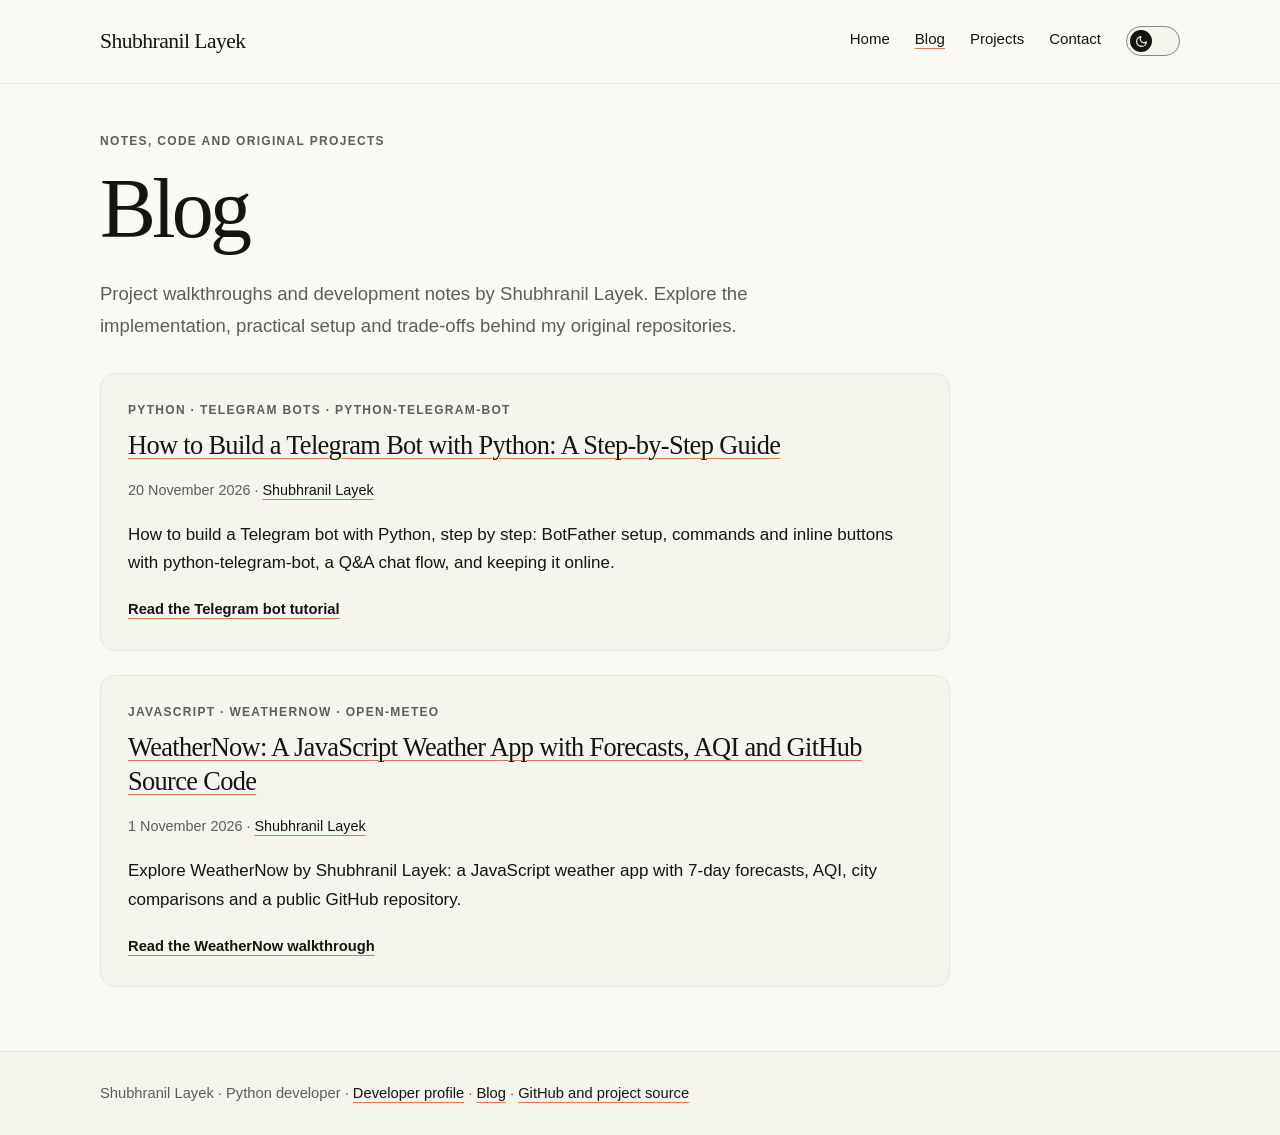
==== blog/index.html @ b27aa1dc "Add blog post: How to Build a Telegram Bot with Python" ====
<!doctype html>
<html lang="en">
<head>
<!-- Google tag (gtag.js) -->
<script async src="https://www.googletagmanager.com/gtag/js?id=G-58JBLZEBJY"></script>
<script>
  window.dataLayer = window.dataLayer || [];
  function gtag(){dataLayer.push(arguments);}
  gtag('js', new Date());

  gtag('config', 'G-58JBLZEBJY');
</script>

<meta charset="utf-8">
<meta name="viewport" content="width=device-width, initial-scale=1">
<script>(function(){try{var t=localStorage.getItem("theme");if(t!=="dark"&&t!=="light"){t=window.matchMedia("(prefers-color-scheme: dark)").matches?"dark":"light";}document.documentElement.dataset.theme=t;}catch(e){document.documentElement.dataset.theme="light";}})();</script>
<meta name="theme-color" content="#faf9f5">
<title>Blog — Shubhranil Layek</title>
<meta name="description" content="Project walkthroughs and development notes by Shubhranil Layek, covering Python automation, AI-agent tooling and browser applications.">
<meta name="author" content="Shubhranil Layek">
<link rel="canonical" href="https://shubhranillayek.github.io/blog/">
<link rel="stylesheet" href="https://shubhranillayek.github.io/blog/styles.css">
<meta property="og:type" content="website">
<meta property="og:title" content="Blog — Shubhranil Layek">
<meta property="og:description" content="Project walkthroughs and development notes by Shubhranil Layek, covering Python automation, AI-agent tooling and browser applications.">
<meta property="og:url" content="https://shubhranillayek.github.io/blog/">
<meta property="og:site_name" content="Shubhranil Layek">
<meta property="og:image" content="https://shubhranillayek.github.io/og-image.png">
<meta property="og:image:width" content="1200">
<meta property="og:image:height" content="630">
<meta property="og:image:alt" content="Blog — Shubhranil Layek">
<meta name="twitter:card" content="summary_large_image">
<meta name="twitter:image" content="https://shubhranillayek.github.io/og-image.png">
<meta name="twitter:image:alt" content="Blog — Shubhranil Layek">
<meta name="twitter:title" content="Blog — Shubhranil Layek">
<meta name="twitter:description" content="Project walkthroughs and development notes by Shubhranil Layek, covering Python automation, AI-agent tooling and browser applications.">
<script type="application/ld+json">{"@context":"https://schema.org","@graph":[{"@type":"CollectionPage","@id":"https://shubhranillayek.github.io/blog/#webpage","url":"https://shubhranillayek.github.io/blog/","name":"Blog — Shubhranil Layek","description":"Project walkthroughs and development notes by Shubhranil Layek, covering Python automation, AI-agent tooling and browser applications.","isPartOf":{"@id":"https://shubhranillayek.github.io/#website"},"mainEntity":{"@id":"https://shubhranillayek.github.io/blog/#posts"},"author":{"@id":"https://shubhranillayek.github.io/#shubhranil-layek"},"inLanguage":"en"},{"@type":"ItemList","@id":"https://shubhranillayek.github.io/blog/#posts","name":"Published blog posts","numberOfItems":2,"itemListElement":[{"@type":"ListItem","position":1,"url":"https://shubhranillayek.github.io/blog/how-to-build-a-telegram-bot-with-python/","name":"How to Build a Telegram Bot with Python: A Step-by-Step Guide"},{"@type":"ListItem","position":2,"url":"https://shubhranillayek.github.io/blog/weathernow-javascript-weather-app-github/","name":"WeatherNow: A JavaScript Weather App with Forecasts, AQI and GitHub Source Code"}]},{"@type":"Person","@id":"https://shubhranillayek.github.io/#shubhranil-layek","name":"Shubhranil Layek","url":"https://shubhranillayek.github.io/","sameAs":["https://github.com/shubhranillayek"]}]}</script>
</head>
<body>
<a class="skip" href="#main">Skip to content</a>
<header><nav class="wrap" aria-label="Main navigation"><a href="https://shubhranillayek.github.io/">Shubhranil Layek</a><div class="navlinks"><a href="https://shubhranillayek.github.io/">Home</a><a href="https://shubhranillayek.github.io/blog/" aria-current="page">Blog</a><a href="https://shubhranillayek.github.io/#projects">Projects</a><a href="https://shubhranillayek.github.io/#contact">Contact</a><button class="theme-switch" type="button" role="switch" aria-checked="false" aria-label="Dark mode" title="Toggle dark mode"><span class="ts-knob"><svg class="ts-moon" viewBox="0 0 24 24" aria-hidden="true"><path d="M21 12.8A9 9 0 1 1 11.2 3a7 7 0 0 0 9.8 9.8z"/></svg><svg class="ts-sun" viewBox="0 0 24 24" aria-hidden="true"><circle cx="12" cy="12" r="4"/><path d="M12 2v2M12 20v2M4.9 4.9l1.4 1.4M17.7 17.7l1.4 1.4M2 12h2M20 12h2M4.9 19.1l1.4-1.4M17.7 6.3l1.4-1.4"/></svg></span></button></div></nav></header>
<main id="main" class="wrap blog-main">
<p class="eyebrow">Notes, code and original projects</p>
<h1>Blog</h1>
<p class="lead blog-intro">Project walkthroughs and development notes by Shubhranil Layek. Explore the implementation, practical setup and trade-offs behind my original repositories.</p>
<section class="blog-list" aria-label="Published articles"><article class="card">
<p class="eyebrow">Python · Telegram Bots · python-telegram-bot</p>
<h2><a href="https://shubhranillayek.github.io/blog/how-to-build-a-telegram-bot-with-python/">How to Build a Telegram Bot with Python: A Step-by-Step Guide</a></h2>
<p class="post-meta"><time datetime="2026-11-20T02:05:00Z">20 November 2026</time> · <a href="https://shubhranillayek.github.io/" rel="author">Shubhranil Layek</a></p>
<p>How to build a Telegram bot with Python, step by step: BotFather setup, commands and inline buttons with python-telegram-bot, a Q&A chat flow, and keeping it online.</p>
<p class="links"><a href="https://shubhranillayek.github.io/blog/how-to-build-a-telegram-bot-with-python/">Read the Telegram bot tutorial</a></p>
</article><article class="card">
<p class="eyebrow">JavaScript · WeatherNow · Open-Meteo</p>
<h2><a href="https://shubhranillayek.github.io/blog/weathernow-javascript-weather-app-github/">WeatherNow: A JavaScript Weather App with Forecasts, AQI and GitHub Source Code</a></h2>
<p class="post-meta"><time datetime="2026-11-01T04:17:49Z">1 November 2026</time> · <a href="https://shubhranillayek.github.io/" rel="author">Shubhranil Layek</a></p>
<p>Explore WeatherNow by Shubhranil Layek: a JavaScript weather app with 7-day forecasts, AQI, city comparisons and a public GitHub repository.</p>
<p class="links"><a href="https://shubhranillayek.github.io/blog/weathernow-javascript-weather-app-github/">Read the WeatherNow walkthrough</a></p>
</article></section>
</main>
<footer><div class="wrap">Shubhranil Layek · Python developer · <a href="https://shubhranillayek.github.io/">Developer profile</a> · <a href="https://shubhranillayek.github.io/blog/">Blog</a> · <a href="https://github.com/shubhranillayek">GitHub and project source</a></div></footer>
<script>
(function(){
  var btn=document.querySelector(".theme-switch");
  if(!btn)return;
  var root=document.documentElement;
  function sync(){
    var d=root.dataset.theme==="dark";
    btn.setAttribute("aria-checked",d?"true":"false");
    var m=document.querySelector('meta[name="theme-color"]');
    if(m)m.setAttribute("content",d?"#1f1e1b":"#faf9f5");
  }
  sync();
  btn.addEventListener("click",function(e){
    var next=root.dataset.theme==="dark"?"light":"dark";
    function apply(){
      root.dataset.theme=next;
      try{localStorage.setItem("theme",next);}catch(_){}
      sync();
    }
    var reduced=window.matchMedia("(prefers-reduced-motion: reduce)").matches;
    if(document.startViewTransition&&!reduced){
      var x=e.clientX||window.innerWidth-70;
      var y=e.clientY||40;
      var r=Math.hypot(Math.max(x,window.innerWidth-x),Math.max(y,window.innerHeight-y));
      var vt=document.startViewTransition(apply);
      vt.ready.then(function(){
        root.animate(
          {clipPath:["circle(0px at "+x+"px "+y+"px)","circle("+r+"px at "+x+"px "+y+"px)"]},
          {duration:750,easing:"ease-in-out",pseudoElement:"::view-transition-new(root)"}
        );
      }).catch(function(){});
    }else{
      root.classList.add("theming");
      apply();
      setTimeout(function(){root.classList.remove("theming");},500);
    }
  });
})();
</script>
</body>
</html>
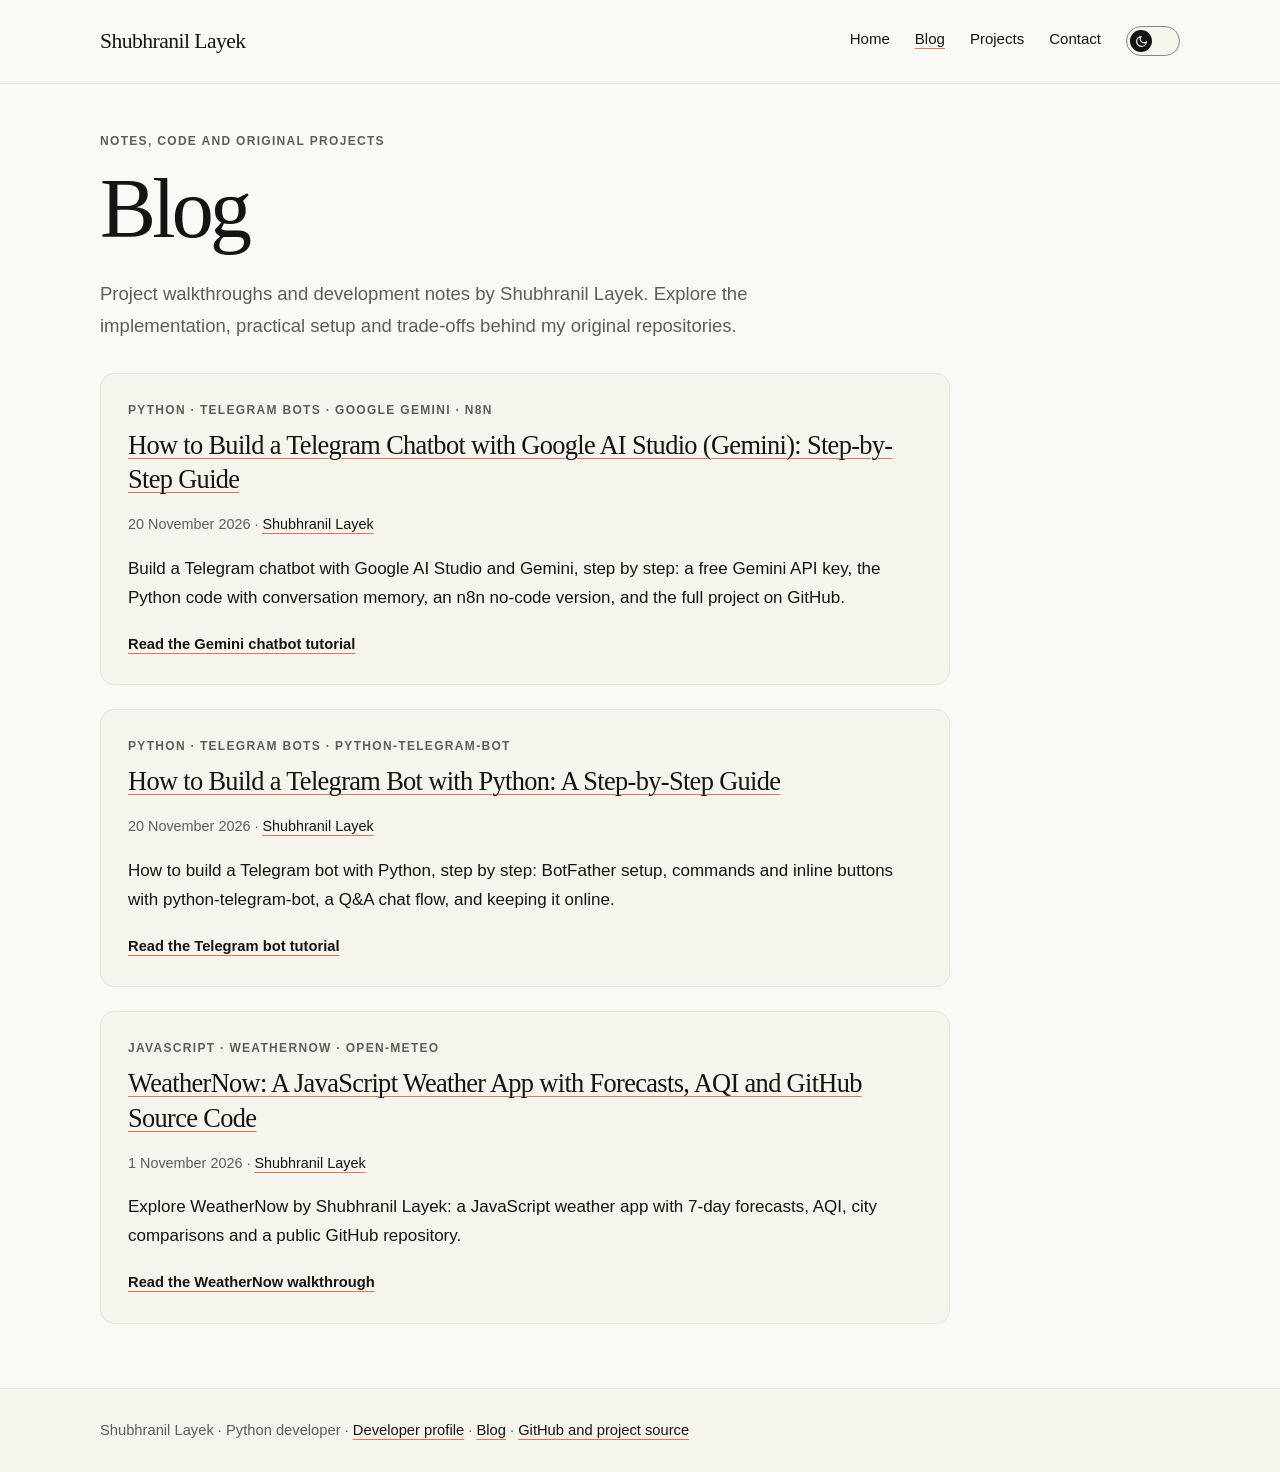
==== commit 44eef426: "Add Telegram chatbot with Google AI Studio (Gemini) tutorial post" ====
--- a/blog/index.html
+++ b/blog/index.html
@@ -2,13 +2,13 @@
 <html lang="en">
 <head>
 <!-- Google tag (gtag.js) -->
-<script async src="https://www.googletagmanager.com/gtag/js?id=G-58JBLZEBJY"></script>
+<script async src="https://www.googletagmanager.com/gtag/js?id=G-BCCZHYBK0B"></script>
 <script>
   window.dataLayer = window.dataLayer || [];
   function gtag(){dataLayer.push(arguments);}
   gtag('js', new Date());
 
-  gtag('config', 'G-58JBLZEBJY');
+  gtag('config', 'G-BCCZHYBK0B');
 </script>
 
 <meta charset="utf-8">
@@ -34,7 +34,7 @@
 <meta name="twitter:image:alt" content="Blog — Shubhranil Layek">
 <meta name="twitter:title" content="Blog — Shubhranil Layek">
 <meta name="twitter:description" content="Project walkthroughs and development notes by Shubhranil Layek, covering Python automation, AI-agent tooling and browser applications.">
-<script type="application/ld+json">{"@context":"https://schema.org","@graph":[{"@type":"CollectionPage","@id":"https://shubhranillayek.github.io/blog/#webpage","url":"https://shubhranillayek.github.io/blog/","name":"Blog — Shubhranil Layek","description":"Project walkthroughs and development notes by Shubhranil Layek, covering Python automation, AI-agent tooling and browser applications.","isPartOf":{"@id":"https://shubhranillayek.github.io/#website"},"mainEntity":{"@id":"https://shubhranillayek.github.io/blog/#posts"},"author":{"@id":"https://shubhranillayek.github.io/#shubhranil-layek"},"inLanguage":"en"},{"@type":"ItemList","@id":"https://shubhranillayek.github.io/blog/#posts","name":"Published blog posts","numberOfItems":2,"itemListElement":[{"@type":"ListItem","position":1,"url":"https://shubhranillayek.github.io/blog/how-to-build-a-telegram-bot-with-python/","name":"How to Build a Telegram Bot with Python: A Step-by-Step Guide"},{"@type":"ListItem","position":2,"url":"https://shubhranillayek.github.io/blog/weathernow-javascript-weather-app-github/","name":"WeatherNow: A JavaScript Weather App with Forecasts, AQI and GitHub Source Code"}]},{"@type":"Person","@id":"https://shubhranillayek.github.io/#shubhranil-layek","name":"Shubhranil Layek","url":"https://shubhranillayek.github.io/","sameAs":["https://github.com/shubhranillayek"]}]}</script>
+<script type="application/ld+json">{"@context":"https://schema.org","@graph":[{"@type":"CollectionPage","@id":"https://shubhranillayek.github.io/blog/#webpage","url":"https://shubhranillayek.github.io/blog/","name":"Blog — Shubhranil Layek","description":"Project walkthroughs and development notes by Shubhranil Layek, covering Python automation, AI-agent tooling and browser applications.","isPartOf":{"@id":"https://shubhranillayek.github.io/#website"},"mainEntity":{"@id":"https://shubhranillayek.github.io/blog/#posts"},"author":{"@id":"https://shubhranillayek.github.io/#shubhranil-layek"},"inLanguage":"en"},{"@type":"ItemList","@id":"https://shubhranillayek.github.io/blog/#posts","name":"Published blog posts","numberOfItems":3,"itemListElement":[{"@type":"ListItem","position":1,"url":"https://shubhranillayek.github.io/blog/how-to-build-a-telegram-chatbot-with-google-ai-studio/","name":"How to Build a Telegram Chatbot with Google AI Studio (Gemini): Step-by-Step Guide"},{"@type":"ListItem","position":2,"url":"https://shubhranillayek.github.io/blog/how-to-build-a-telegram-bot-with-python/","name":"How to Build a Telegram Bot with Python: A Step-by-Step Guide"},{"@type":"ListItem","position":3,"url":"https://shubhranillayek.github.io/blog/weathernow-javascript-weather-app-github/","name":"WeatherNow: A JavaScript Weather App with Forecasts, AQI and GitHub Source Code"}]},{"@type":"Person","@id":"https://shubhranillayek.github.io/#shubhranil-layek","name":"Shubhranil Layek","url":"https://shubhranillayek.github.io/","sameAs":["https://github.com/shubhranillayek"]}]}</script>
 </head>
 <body>
 <a class="skip" href="#main">Skip to content</a>
@@ -44,6 +44,12 @@
 <h1>Blog</h1>
 <p class="lead blog-intro">Project walkthroughs and development notes by Shubhranil Layek. Explore the implementation, practical setup and trade-offs behind my original repositories.</p>
 <section class="blog-list" aria-label="Published articles"><article class="card">
+<p class="eyebrow">Python · Telegram Bots · Google Gemini · n8n</p>
+<h2><a href="https://shubhranillayek.github.io/blog/how-to-build-a-telegram-chatbot-with-google-ai-studio/">How to Build a Telegram Chatbot with Google AI Studio (Gemini): Step-by-Step Guide</a></h2>
+<p class="post-meta"><time datetime="2026-11-20T03:42:00Z">20 November 2026</time> · <a href="https://shubhranillayek.github.io/" rel="author">Shubhranil Layek</a></p>
+<p>Build a Telegram chatbot with Google AI Studio and Gemini, step by step: a free Gemini API key, the Python code with conversation memory, an n8n no-code version, and the full project on GitHub.</p>
+<p class="links"><a href="https://shubhranillayek.github.io/blog/how-to-build-a-telegram-chatbot-with-google-ai-studio/">Read the Gemini chatbot tutorial</a></p>
+</article><article class="card">
 <p class="eyebrow">Python · Telegram Bots · python-telegram-bot</p>
 <h2><a href="https://shubhranillayek.github.io/blog/how-to-build-a-telegram-bot-with-python/">How to Build a Telegram Bot with Python: A Step-by-Step Guide</a></h2>
 <p class="post-meta"><time datetime="2026-11-20T02:05:00Z">20 November 2026</time> · <a href="https://shubhranillayek.github.io/" rel="author">Shubhranil Layek</a></p>
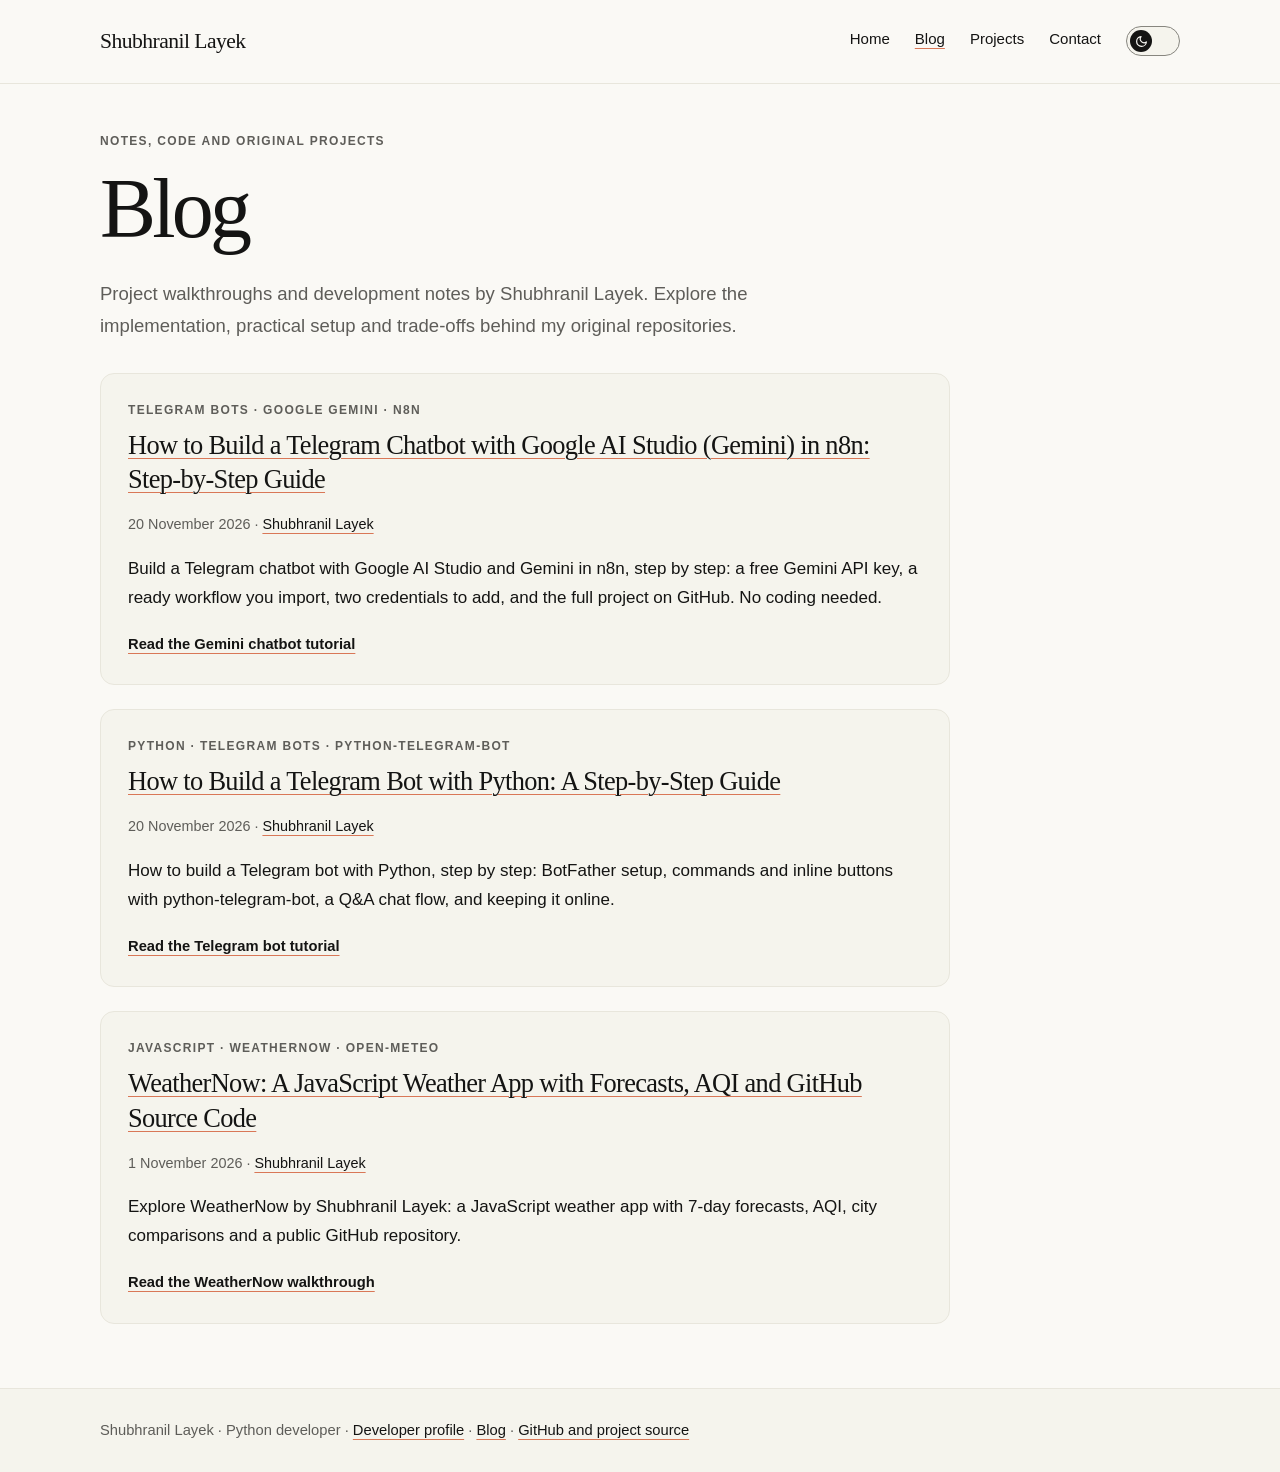
==== commit 1fb21b8d: "Rewrite the Gemini chatbot guide as an n8n-only tutorial (no Python), matching the fixed repo" ====
--- a/blog/index.html
+++ b/blog/index.html
@@ -34,7 +34,7 @@
 <meta name="twitter:image:alt" content="Blog — Shubhranil Layek">
 <meta name="twitter:title" content="Blog — Shubhranil Layek">
 <meta name="twitter:description" content="Project walkthroughs and development notes by Shubhranil Layek, covering Python automation, AI-agent tooling and browser applications.">
-<script type="application/ld+json">{"@context":"https://schema.org","@graph":[{"@type":"CollectionPage","@id":"https://shubhranillayek.github.io/blog/#webpage","url":"https://shubhranillayek.github.io/blog/","name":"Blog — Shubhranil Layek","description":"Project walkthroughs and development notes by Shubhranil Layek, covering Python automation, AI-agent tooling and browser applications.","isPartOf":{"@id":"https://shubhranillayek.github.io/#website"},"mainEntity":{"@id":"https://shubhranillayek.github.io/blog/#posts"},"author":{"@id":"https://shubhranillayek.github.io/#shubhranil-layek"},"inLanguage":"en"},{"@type":"ItemList","@id":"https://shubhranillayek.github.io/blog/#posts","name":"Published blog posts","numberOfItems":3,"itemListElement":[{"@type":"ListItem","position":1,"url":"https://shubhranillayek.github.io/blog/how-to-build-a-telegram-chatbot-with-google-ai-studio/","name":"How to Build a Telegram Chatbot with Google AI Studio (Gemini): Step-by-Step Guide"},{"@type":"ListItem","position":2,"url":"https://shubhranillayek.github.io/blog/how-to-build-a-telegram-bot-with-python/","name":"How to Build a Telegram Bot with Python: A Step-by-Step Guide"},{"@type":"ListItem","position":3,"url":"https://shubhranillayek.github.io/blog/weathernow-javascript-weather-app-github/","name":"WeatherNow: A JavaScript Weather App with Forecasts, AQI and GitHub Source Code"}]},{"@type":"Person","@id":"https://shubhranillayek.github.io/#shubhranil-layek","name":"Shubhranil Layek","url":"https://shubhranillayek.github.io/","sameAs":["https://github.com/shubhranillayek"]}]}</script>
+<script type="application/ld+json">{"@context":"https://schema.org","@graph":[{"@type":"CollectionPage","@id":"https://shubhranillayek.github.io/blog/#webpage","url":"https://shubhranillayek.github.io/blog/","name":"Blog — Shubhranil Layek","description":"Project walkthroughs and development notes by Shubhranil Layek, covering Python automation, AI-agent tooling and browser applications.","isPartOf":{"@id":"https://shubhranillayek.github.io/#website"},"mainEntity":{"@id":"https://shubhranillayek.github.io/blog/#posts"},"author":{"@id":"https://shubhranillayek.github.io/#shubhranil-layek"},"inLanguage":"en"},{"@type":"ItemList","@id":"https://shubhranillayek.github.io/blog/#posts","name":"Published blog posts","numberOfItems":3,"itemListElement":[{"@type":"ListItem","position":1,"url":"https://shubhranillayek.github.io/blog/how-to-build-a-telegram-chatbot-with-google-ai-studio/","name":"How to Build a Telegram Chatbot with Google AI Studio (Gemini) in n8n: Step-by-Step Guide"},{"@type":"ListItem","position":2,"url":"https://shubhranillayek.github.io/blog/how-to-build-a-telegram-bot-with-python/","name":"How to Build a Telegram Bot with Python: A Step-by-Step Guide"},{"@type":"ListItem","position":3,"url":"https://shubhranillayek.github.io/blog/weathernow-javascript-weather-app-github/","name":"WeatherNow: A JavaScript Weather App with Forecasts, AQI and GitHub Source Code"}]},{"@type":"Person","@id":"https://shubhranillayek.github.io/#shubhranil-layek","name":"Shubhranil Layek","url":"https://shubhranillayek.github.io/","sameAs":["https://github.com/shubhranillayek"]}]}</script>
 </head>
 <body>
 <a class="skip" href="#main">Skip to content</a>
@@ -44,10 +44,10 @@
 <h1>Blog</h1>
 <p class="lead blog-intro">Project walkthroughs and development notes by Shubhranil Layek. Explore the implementation, practical setup and trade-offs behind my original repositories.</p>
 <section class="blog-list" aria-label="Published articles"><article class="card">
-<p class="eyebrow">Python · Telegram Bots · Google Gemini · n8n</p>
-<h2><a href="https://shubhranillayek.github.io/blog/how-to-build-a-telegram-chatbot-with-google-ai-studio/">How to Build a Telegram Chatbot with Google AI Studio (Gemini): Step-by-Step Guide</a></h2>
+<p class="eyebrow">Telegram Bots · Google Gemini · n8n</p>
+<h2><a href="https://shubhranillayek.github.io/blog/how-to-build-a-telegram-chatbot-with-google-ai-studio/">How to Build a Telegram Chatbot with Google AI Studio (Gemini) in n8n: Step-by-Step Guide</a></h2>
 <p class="post-meta"><time datetime="2026-11-20T03:42:00Z">20 November 2026</time> · <a href="https://shubhranillayek.github.io/" rel="author">Shubhranil Layek</a></p>
-<p>Build a Telegram chatbot with Google AI Studio and Gemini, step by step: a free Gemini API key, the Python code with conversation memory, an n8n no-code version, and the full project on GitHub.</p>
+<p>Build a Telegram chatbot with Google AI Studio and Gemini in n8n, step by step: a free Gemini API key, a ready workflow you import, two credentials to add, and the full project on GitHub. No coding needed.</p>
 <p class="links"><a href="https://shubhranillayek.github.io/blog/how-to-build-a-telegram-chatbot-with-google-ai-studio/">Read the Gemini chatbot tutorial</a></p>
 </article><article class="card">
 <p class="eyebrow">Python · Telegram Bots · python-telegram-bot</p>
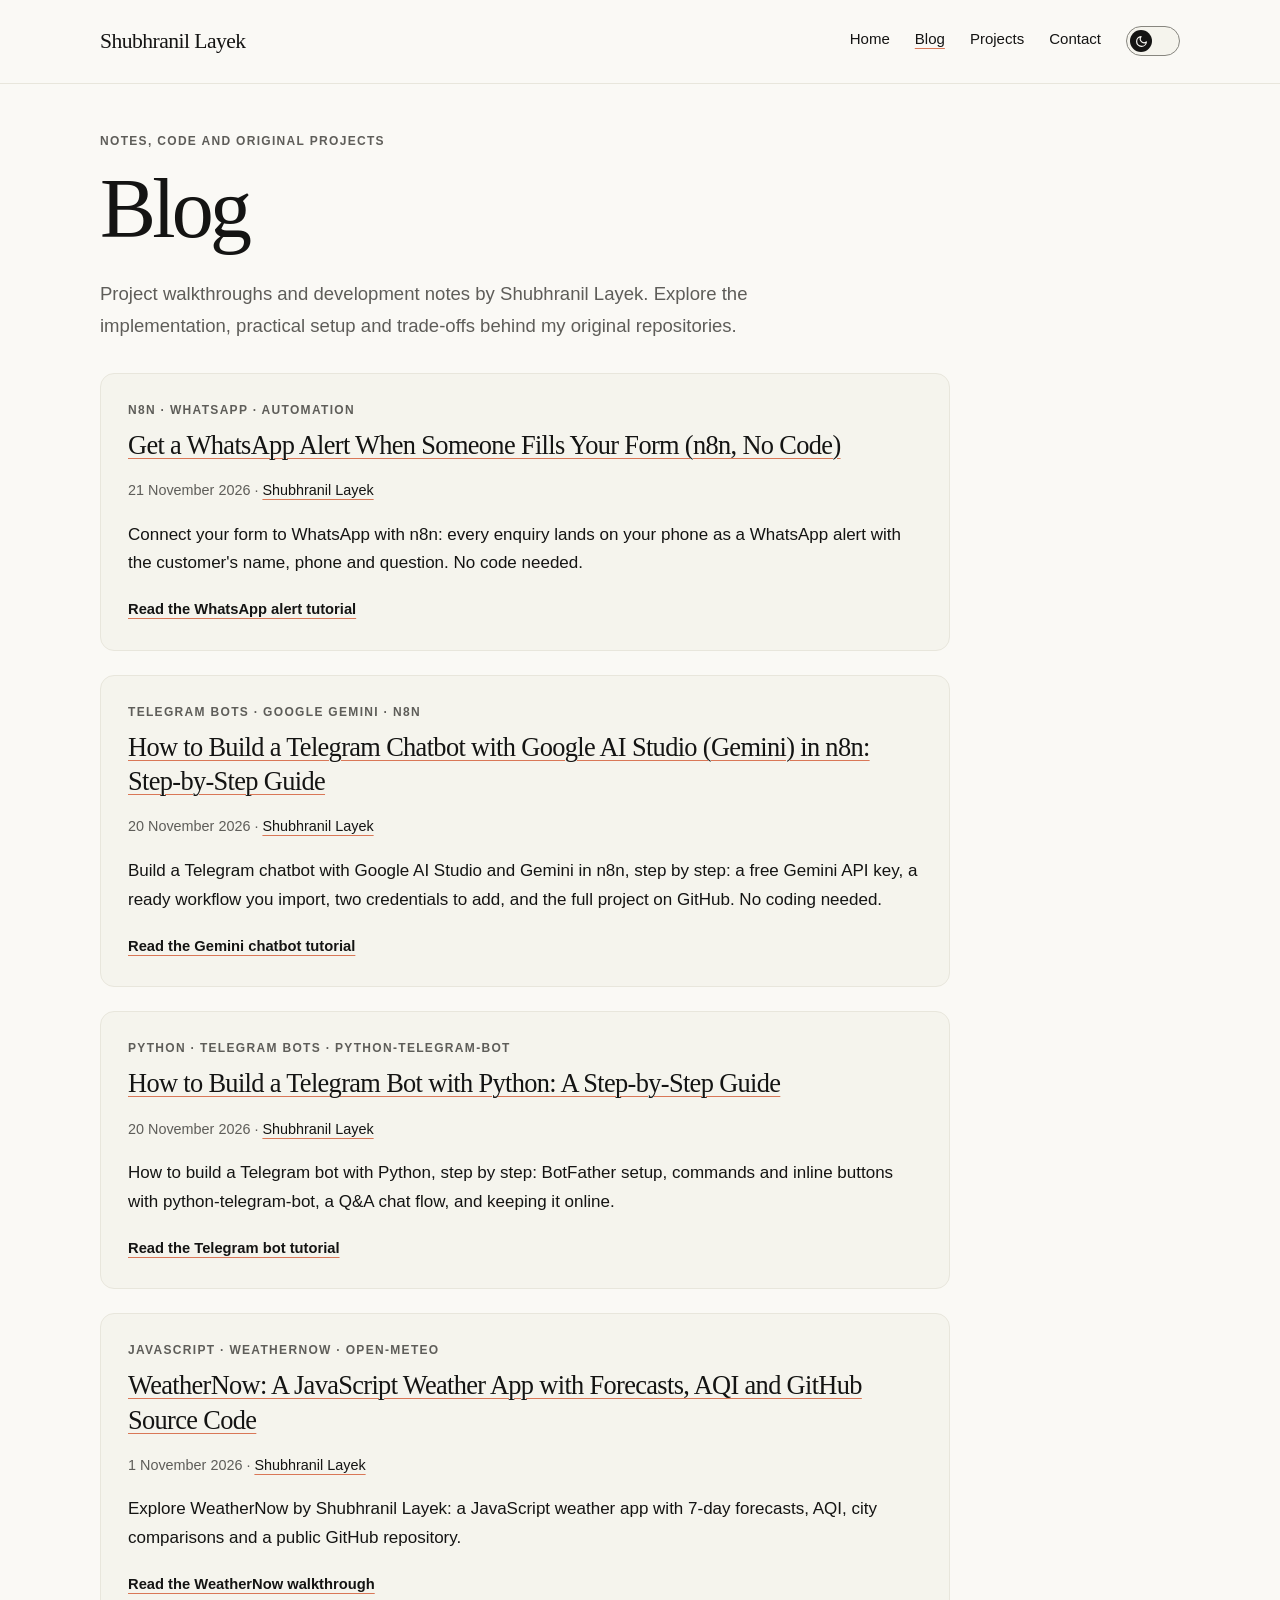
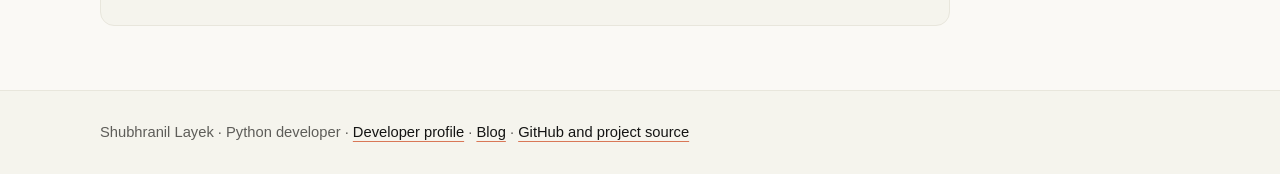
==== commit 39c7f739: "Publish blog post: WhatsApp Alert When Someone Fills Your Form with n8n (No Code)" ====
--- a/blog/index.html
+++ b/blog/index.html
@@ -1,6 +1,10 @@
 <!doctype html>
 <html lang="en">
 <head>
+<link rel="icon" href="/favicon.ico" sizes="any">
+<link rel="icon" type="image/png" sizes="32x32" href="/favicon-32x32.png">
+<link rel="icon" type="image/png" sizes="16x16" href="/favicon-16x16.png">
+<link rel="apple-touch-icon" sizes="180x180" href="/apple-touch-icon.png">
 <!-- Google tag (gtag.js) -->
 <script async src="https://www.googletagmanager.com/gtag/js?id=G-BCCZHYBK0B"></script>
 <script>
@@ -34,7 +38,7 @@
 <meta name="twitter:image:alt" content="Blog — Shubhranil Layek">
 <meta name="twitter:title" content="Blog — Shubhranil Layek">
 <meta name="twitter:description" content="Project walkthroughs and development notes by Shubhranil Layek, covering Python automation, AI-agent tooling and browser applications.">
-<script type="application/ld+json">{"@context":"https://schema.org","@graph":[{"@type":"CollectionPage","@id":"https://shubhranillayek.github.io/blog/#webpage","url":"https://shubhranillayek.github.io/blog/","name":"Blog — Shubhranil Layek","description":"Project walkthroughs and development notes by Shubhranil Layek, covering Python automation, AI-agent tooling and browser applications.","isPartOf":{"@id":"https://shubhranillayek.github.io/#website"},"mainEntity":{"@id":"https://shubhranillayek.github.io/blog/#posts"},"author":{"@id":"https://shubhranillayek.github.io/#shubhranil-layek"},"inLanguage":"en"},{"@type":"ItemList","@id":"https://shubhranillayek.github.io/blog/#posts","name":"Published blog posts","numberOfItems":3,"itemListElement":[{"@type":"ListItem","position":1,"url":"https://shubhranillayek.github.io/blog/how-to-build-a-telegram-chatbot-with-google-ai-studio/","name":"How to Build a Telegram Chatbot with Google AI Studio (Gemini) in n8n: Step-by-Step Guide"},{"@type":"ListItem","position":2,"url":"https://shubhranillayek.github.io/blog/how-to-build-a-telegram-bot-with-python/","name":"How to Build a Telegram Bot with Python: A Step-by-Step Guide"},{"@type":"ListItem","position":3,"url":"https://shubhranillayek.github.io/blog/weathernow-javascript-weather-app-github/","name":"WeatherNow: A JavaScript Weather App with Forecasts, AQI and GitHub Source Code"}]},{"@type":"Person","@id":"https://shubhranillayek.github.io/#shubhranil-layek","name":"Shubhranil Layek","url":"https://shubhranillayek.github.io/","sameAs":["https://github.com/shubhranillayek"]}]}</script>
+<script type="application/ld+json">{"@context":"https://schema.org","@graph":[{"@type":"CollectionPage","@id":"https://shubhranillayek.github.io/blog/#webpage","url":"https://shubhranillayek.github.io/blog/","name":"Blog — Shubhranil Layek","description":"Project walkthroughs and development notes by Shubhranil Layek, covering Python automation, AI-agent tooling and browser applications.","isPartOf":{"@id":"https://shubhranillayek.github.io/#website"},"mainEntity":{"@id":"https://shubhranillayek.github.io/blog/#posts"},"author":{"@id":"https://shubhranillayek.github.io/#shubhranil-layek"},"inLanguage":"en"},{"@type":"ItemList","@id":"https://shubhranillayek.github.io/blog/#posts","name":"Published blog posts","numberOfItems":4,"itemListElement":[{"@type":"ListItem","position":1,"url":"https://shubhranillayek.github.io/blog/whatsapp-alert-google-form-n8n/","name":"Get a WhatsApp Alert When Someone Fills Your Form (n8n, No Code)"},{"@type":"ListItem","position":2,"url":"https://shubhranillayek.github.io/blog/how-to-build-a-telegram-chatbot-with-google-ai-studio/","name":"How to Build a Telegram Chatbot with Google AI Studio (Gemini) in n8n: Step-by-Step Guide"},{"@type":"ListItem","position":3,"url":"https://shubhranillayek.github.io/blog/how-to-build-a-telegram-bot-with-python/","name":"How to Build a Telegram Bot with Python: A Step-by-Step Guide"},{"@type":"ListItem","position":4,"url":"https://shubhranillayek.github.io/blog/weathernow-javascript-weather-app-github/","name":"WeatherNow: A JavaScript Weather App with Forecasts, AQI and GitHub Source Code"}]},{"@type":"Person","@id":"https://shubhranillayek.github.io/#shubhranil-layek","name":"Shubhranil Layek","url":"https://shubhranillayek.github.io/","sameAs":["https://github.com/shubhranillayek"]}]}</script>
 </head>
 <body>
 <a class="skip" href="#main">Skip to content</a>
@@ -44,6 +48,12 @@
 <h1>Blog</h1>
 <p class="lead blog-intro">Project walkthroughs and development notes by Shubhranil Layek. Explore the implementation, practical setup and trade-offs behind my original repositories.</p>
 <section class="blog-list" aria-label="Published articles"><article class="card">
+<p class="eyebrow">n8n · WhatsApp · Automation</p>
+<h2><a href="https://shubhranillayek.github.io/blog/whatsapp-alert-google-form-n8n/">Get a WhatsApp Alert When Someone Fills Your Form (n8n, No Code)</a></h2>
+<p class="post-meta"><time datetime="2026-11-21T04:00:00Z">21 November 2026</time> · <a href="https://shubhranillayek.github.io/" rel="author">Shubhranil Layek</a></p>
+<p>Connect your form to WhatsApp with n8n: every enquiry lands on your phone as a WhatsApp alert with the customer's name, phone and question. No code needed.</p>
+<p class="links"><a href="https://shubhranillayek.github.io/blog/whatsapp-alert-google-form-n8n/">Read the WhatsApp alert tutorial</a></p>
+</article><article class="card">
 <p class="eyebrow">Telegram Bots · Google Gemini · n8n</p>
 <h2><a href="https://shubhranillayek.github.io/blog/how-to-build-a-telegram-chatbot-with-google-ai-studio/">How to Build a Telegram Chatbot with Google AI Studio (Gemini) in n8n: Step-by-Step Guide</a></h2>
 <p class="post-meta"><time datetime="2026-11-20T03:42:00Z">20 November 2026</time> · <a href="https://shubhranillayek.github.io/" rel="author">Shubhranil Layek</a></p>
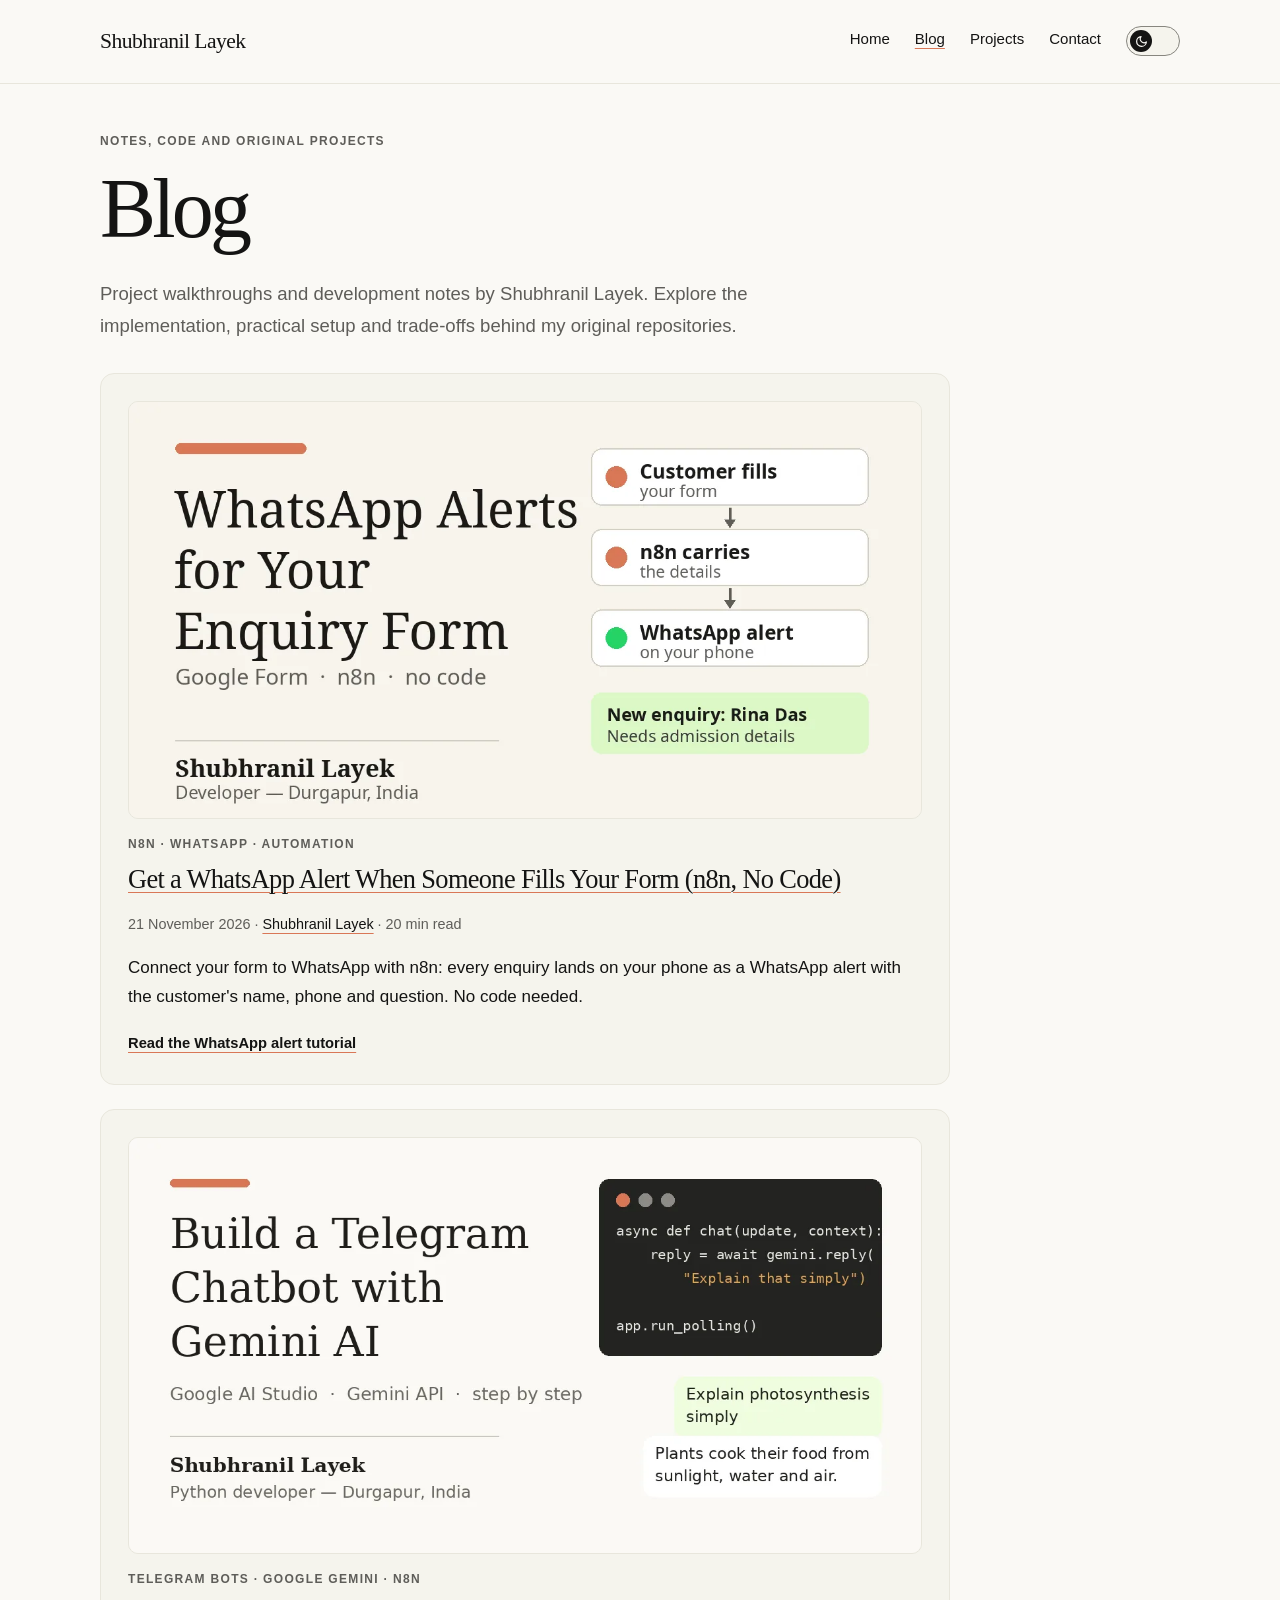
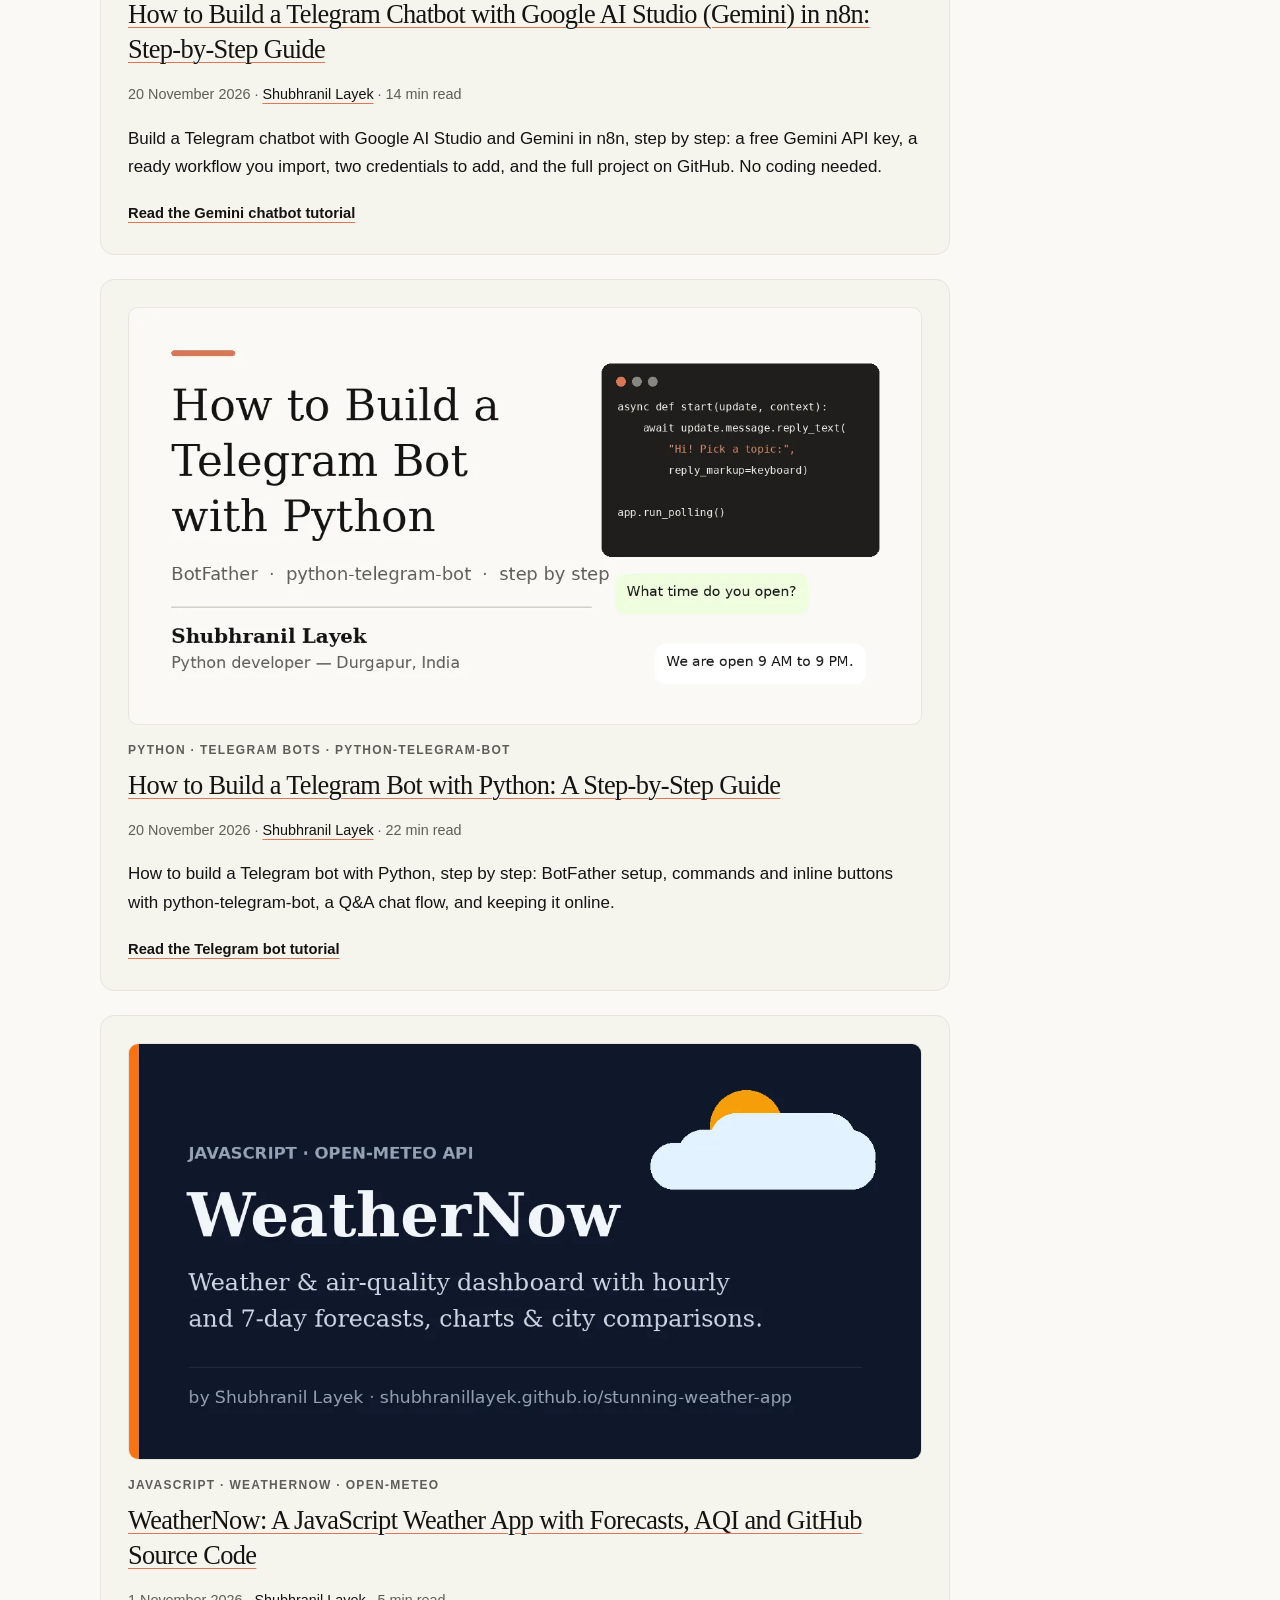
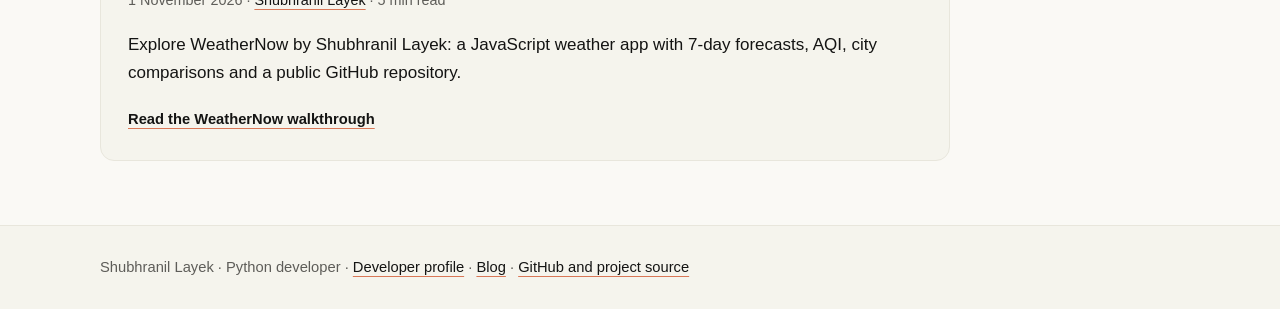
==== commit bc2d28a0: "Add project screenshots, resume button, case studies and blog covers" ====
--- a/blog/index.html
+++ b/blog/index.html
@@ -48,27 +48,31 @@
 <h1>Blog</h1>
 <p class="lead blog-intro">Project walkthroughs and development notes by Shubhranil Layek. Explore the implementation, practical setup and trade-offs behind my original repositories.</p>
 <section class="blog-list" aria-label="Published articles"><article class="card">
+<img class="card-img" src="/assets/img/blog-whatsapp-n8n.webp" alt="Guide header for WhatsApp alerts for your enquiry form — a customer fills a form, n8n carries the details, and a WhatsApp alert lands on the owner's phone" width="1200" height="630" loading="lazy">
 <p class="eyebrow">n8n · WhatsApp · Automation</p>
 <h2><a href="https://shubhranillayek.github.io/blog/whatsapp-alert-google-form-n8n/">Get a WhatsApp Alert When Someone Fills Your Form (n8n, No Code)</a></h2>
-<p class="post-meta"><time datetime="2026-11-21T04:00:00Z">21 November 2026</time> · <a href="https://shubhranillayek.github.io/" rel="author">Shubhranil Layek</a></p>
+<p class="post-meta"><time datetime="2026-11-21T04:00:00Z">21 November 2026</time> · <a href="https://shubhranillayek.github.io/" rel="author">Shubhranil Layek</a> · 20 min read</p>
 <p>Connect your form to WhatsApp with n8n: every enquiry lands on your phone as a WhatsApp alert with the customer's name, phone and question. No code needed.</p>
 <p class="links"><a href="https://shubhranillayek.github.io/blog/whatsapp-alert-google-form-n8n/">Read the WhatsApp alert tutorial</a></p>
 </article><article class="card">
+<img class="card-img" src="/assets/img/blog-gemini-chatbot.webp" alt="Guide header for building a Telegram chatbot with Google AI Studio and Gemini in n8n, showing the workflow on the n8n canvas" width="1200" height="630" loading="lazy">
 <p class="eyebrow">Telegram Bots · Google Gemini · n8n</p>
 <h2><a href="https://shubhranillayek.github.io/blog/how-to-build-a-telegram-chatbot-with-google-ai-studio/">How to Build a Telegram Chatbot with Google AI Studio (Gemini) in n8n: Step-by-Step Guide</a></h2>
-<p class="post-meta"><time datetime="2026-11-20T03:42:00Z">20 November 2026</time> · <a href="https://shubhranillayek.github.io/" rel="author">Shubhranil Layek</a></p>
+<p class="post-meta"><time datetime="2026-11-20T03:42:00Z">20 November 2026</time> · <a href="https://shubhranillayek.github.io/" rel="author">Shubhranil Layek</a> · 14 min read</p>
 <p>Build a Telegram chatbot with Google AI Studio and Gemini in n8n, step by step: a free Gemini API key, a ready workflow you import, two credentials to add, and the full project on GitHub. No coding needed.</p>
 <p class="links"><a href="https://shubhranillayek.github.io/blog/how-to-build-a-telegram-chatbot-with-google-ai-studio/">Read the Gemini chatbot tutorial</a></p>
 </article><article class="card">
+<img class="card-img" src="/assets/img/blog-telegram-bot.webp" alt="Guide header for How to Build a Telegram Bot with Python, showing a Python code snippet and a short sample chat with a bot" width="1200" height="630" loading="lazy">
 <p class="eyebrow">Python · Telegram Bots · python-telegram-bot</p>
 <h2><a href="https://shubhranillayek.github.io/blog/how-to-build-a-telegram-bot-with-python/">How to Build a Telegram Bot with Python: A Step-by-Step Guide</a></h2>
-<p class="post-meta"><time datetime="2026-11-20T02:05:00Z">20 November 2026</time> · <a href="https://shubhranillayek.github.io/" rel="author">Shubhranil Layek</a></p>
+<p class="post-meta"><time datetime="2026-11-20T02:05:00Z">20 November 2026</time> · <a href="https://shubhranillayek.github.io/" rel="author">Shubhranil Layek</a> · 22 min read</p>
 <p>How to build a Telegram bot with Python, step by step: BotFather setup, commands and inline buttons with python-telegram-bot, a Q&A chat flow, and keeping it online.</p>
 <p class="links"><a href="https://shubhranillayek.github.io/blog/how-to-build-a-telegram-bot-with-python/">Read the Telegram bot tutorial</a></p>
 </article><article class="card">
+<img class="card-img" src="/assets/img/weathernow.webp" alt="WeatherNow project graphic — a weather and air-quality dashboard with hourly and 7-day forecasts, charts and city comparisons" width="1200" height="630" loading="lazy">
 <p class="eyebrow">JavaScript · WeatherNow · Open-Meteo</p>
 <h2><a href="https://shubhranillayek.github.io/blog/weathernow-javascript-weather-app-github/">WeatherNow: A JavaScript Weather App with Forecasts, AQI and GitHub Source Code</a></h2>
-<p class="post-meta"><time datetime="2026-11-01T04:17:49Z">1 November 2026</time> · <a href="https://shubhranillayek.github.io/" rel="author">Shubhranil Layek</a></p>
+<p class="post-meta"><time datetime="2026-11-01T04:17:49Z">1 November 2026</time> · <a href="https://shubhranillayek.github.io/" rel="author">Shubhranil Layek</a> · 5 min read</p>
 <p>Explore WeatherNow by Shubhranil Layek: a JavaScript weather app with 7-day forecasts, AQI, city comparisons and a public GitHub repository.</p>
 <p class="links"><a href="https://shubhranillayek.github.io/blog/weathernow-javascript-weather-app-github/">Read the WeatherNow walkthrough</a></p>
 </article></section>
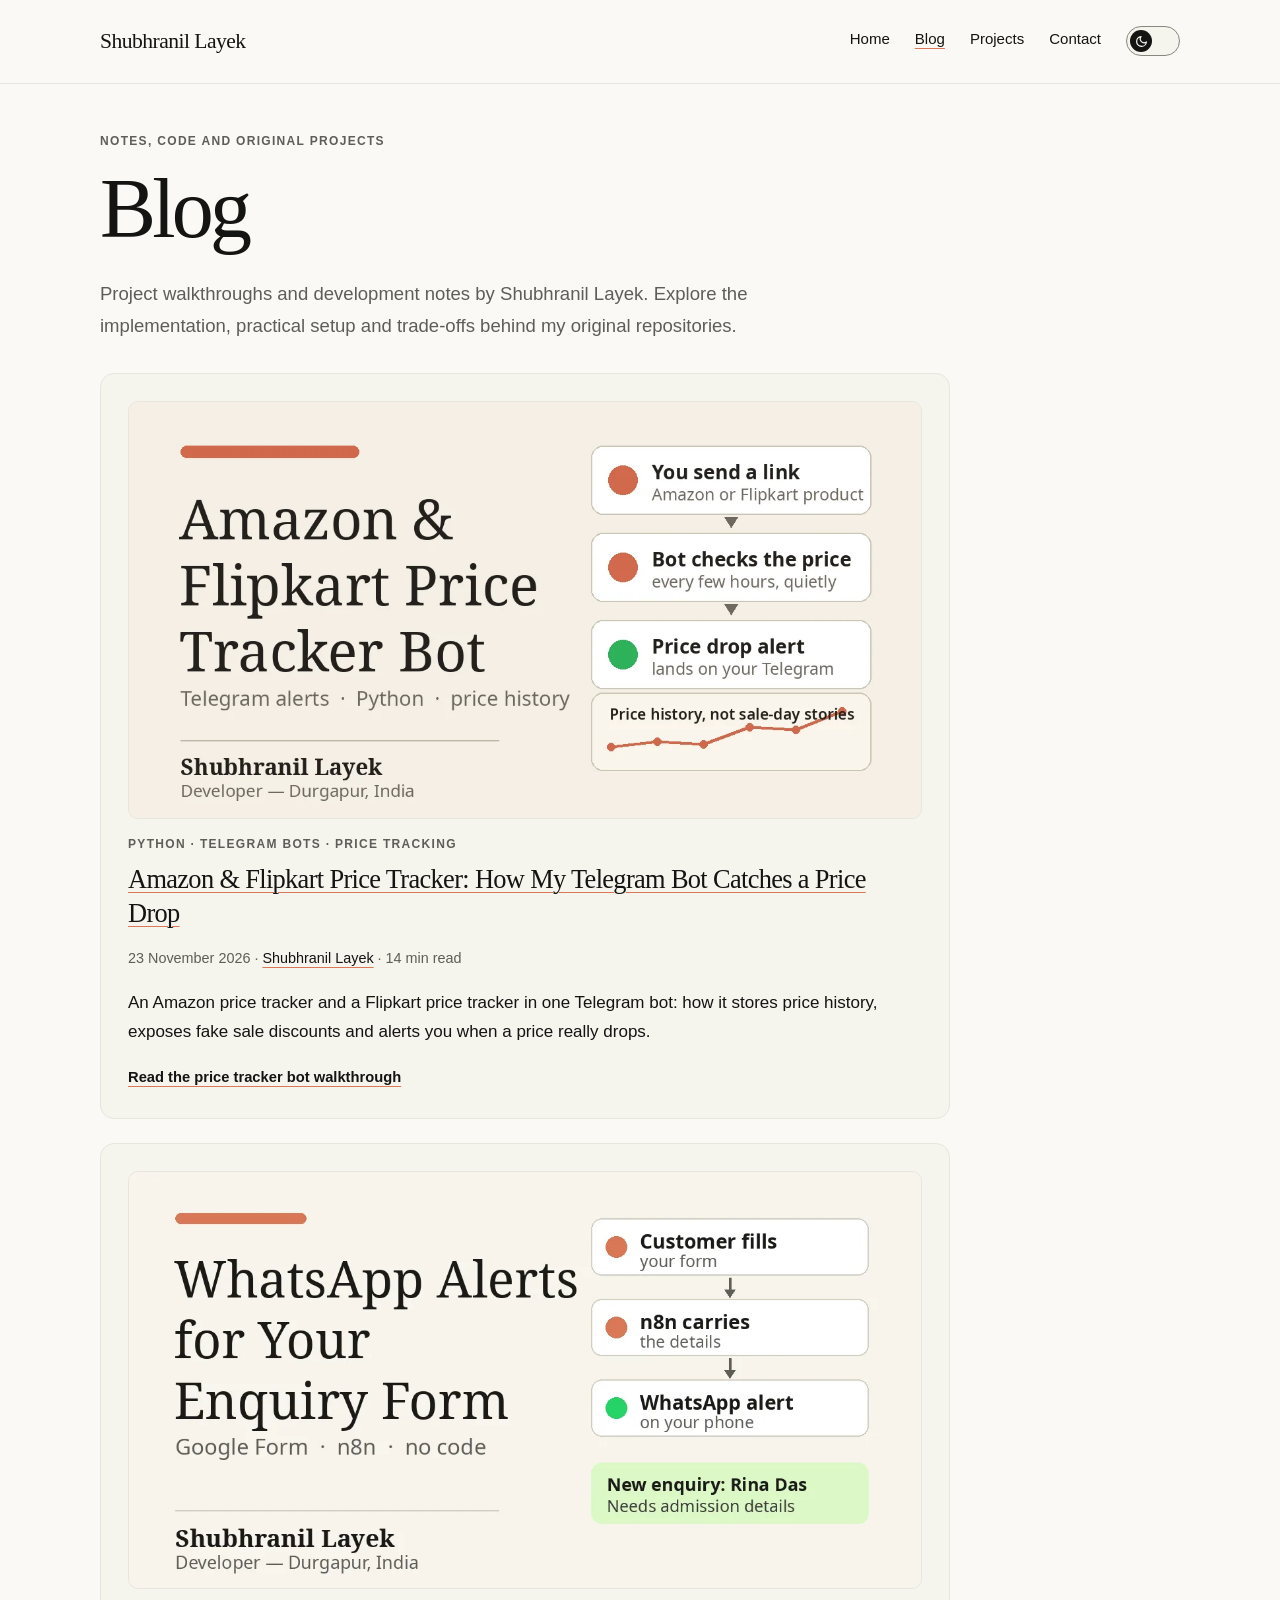
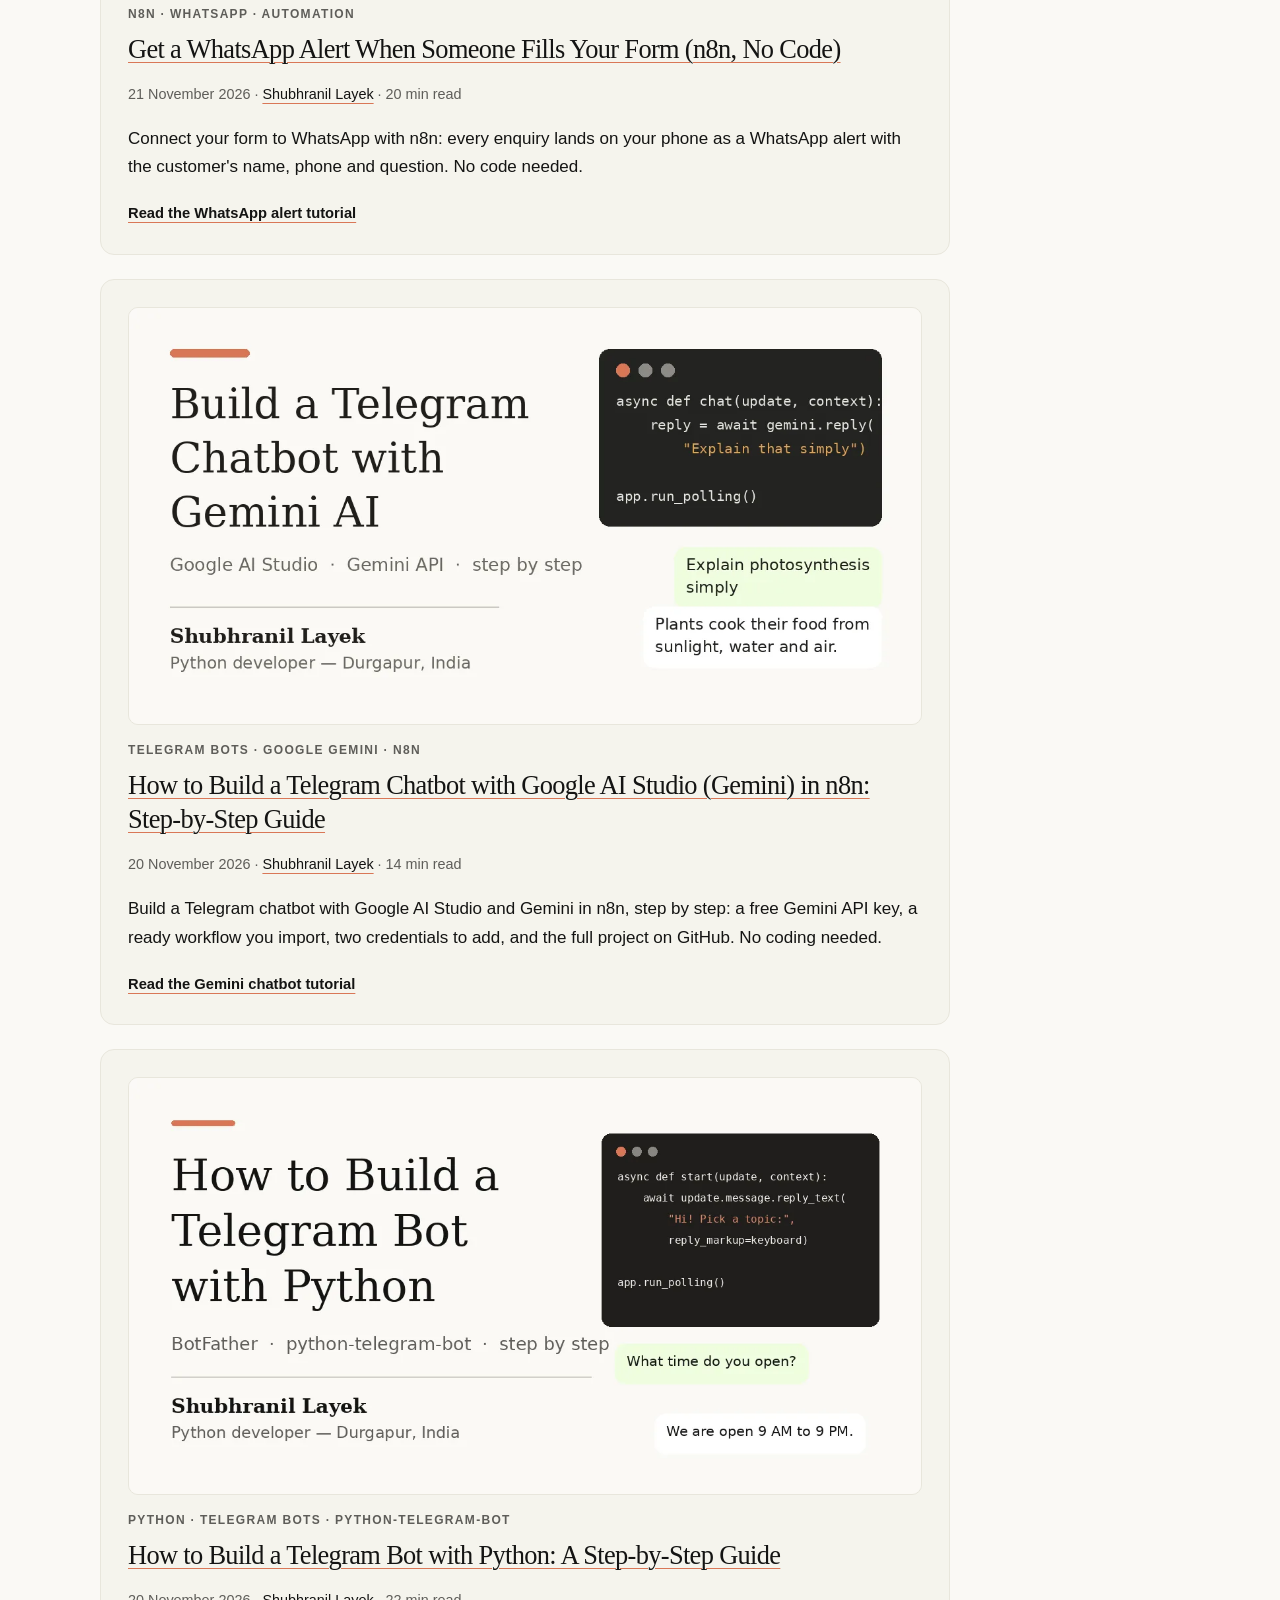
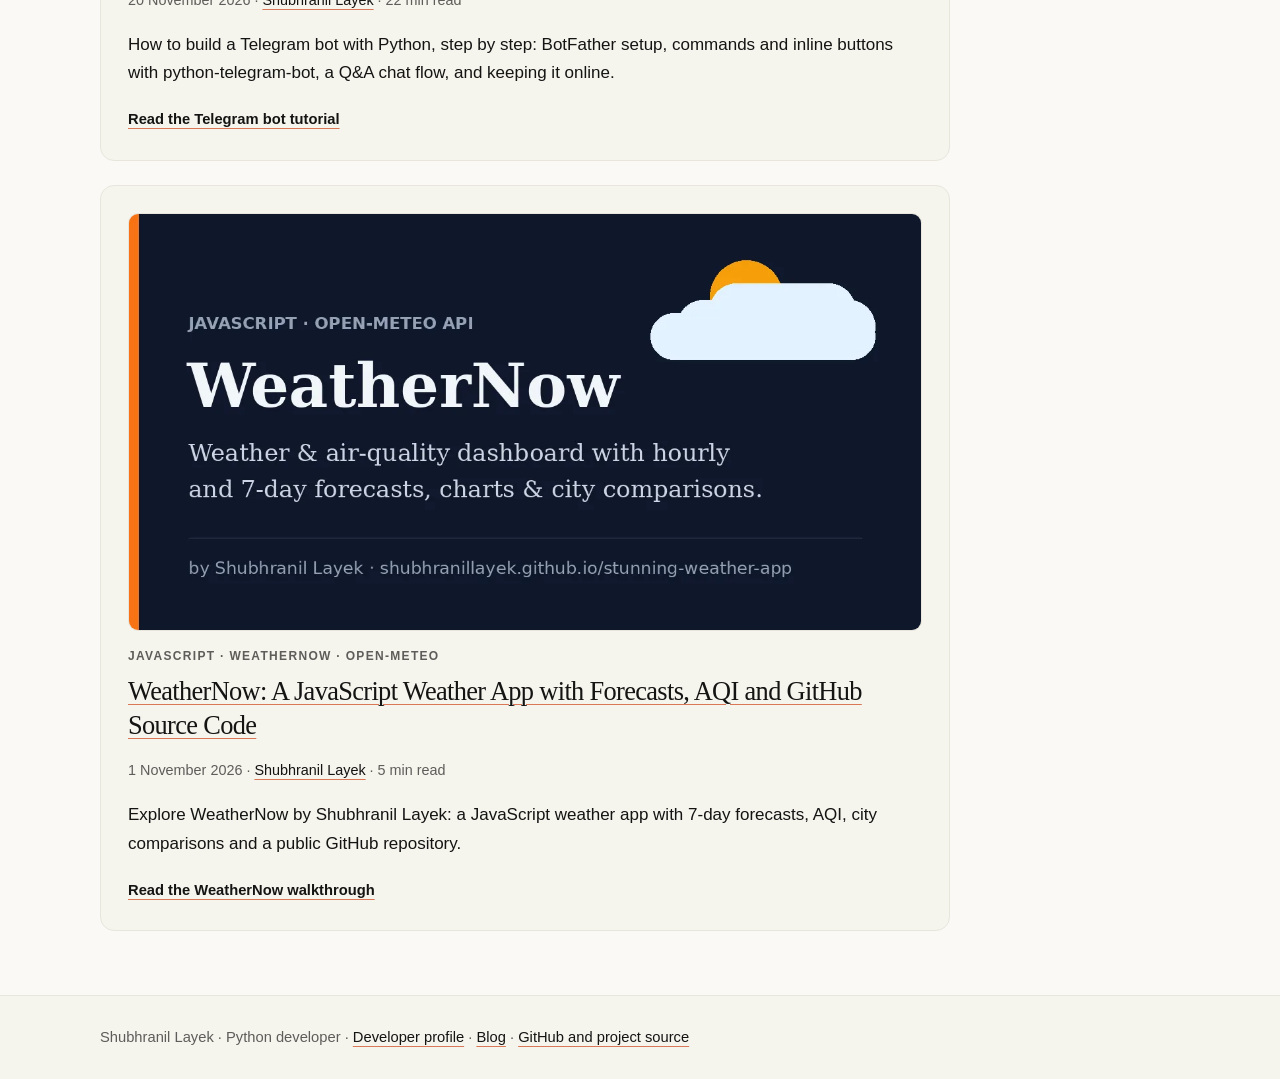
==== commit cc135f5e: "Add blog post: Amazon & Flipkart Price Tracker Telegram bot" ====
--- a/blog/index.html
+++ b/blog/index.html
@@ -38,7 +38,7 @@
 <meta name="twitter:image:alt" content="Blog — Shubhranil Layek">
 <meta name="twitter:title" content="Blog — Shubhranil Layek">
 <meta name="twitter:description" content="Project walkthroughs and development notes by Shubhranil Layek, covering Python automation, AI-agent tooling and browser applications.">
-<script type="application/ld+json">{"@context":"https://schema.org","@graph":[{"@type":"CollectionPage","@id":"https://shubhranillayek.github.io/blog/#webpage","url":"https://shubhranillayek.github.io/blog/","name":"Blog — Shubhranil Layek","description":"Project walkthroughs and development notes by Shubhranil Layek, covering Python automation, AI-agent tooling and browser applications.","isPartOf":{"@id":"https://shubhranillayek.github.io/#website"},"mainEntity":{"@id":"https://shubhranillayek.github.io/blog/#posts"},"author":{"@id":"https://shubhranillayek.github.io/#shubhranil-layek"},"inLanguage":"en"},{"@type":"ItemList","@id":"https://shubhranillayek.github.io/blog/#posts","name":"Published blog posts","numberOfItems":4,"itemListElement":[{"@type":"ListItem","position":1,"url":"https://shubhranillayek.github.io/blog/whatsapp-alert-google-form-n8n/","name":"Get a WhatsApp Alert When Someone Fills Your Form (n8n, No Code)"},{"@type":"ListItem","position":2,"url":"https://shubhranillayek.github.io/blog/how-to-build-a-telegram-chatbot-with-google-ai-studio/","name":"How to Build a Telegram Chatbot with Google AI Studio (Gemini) in n8n: Step-by-Step Guide"},{"@type":"ListItem","position":3,"url":"https://shubhranillayek.github.io/blog/how-to-build-a-telegram-bot-with-python/","name":"How to Build a Telegram Bot with Python: A Step-by-Step Guide"},{"@type":"ListItem","position":4,"url":"https://shubhranillayek.github.io/blog/weathernow-javascript-weather-app-github/","name":"WeatherNow: A JavaScript Weather App with Forecasts, AQI and GitHub Source Code"}]},{"@type":"Person","@id":"https://shubhranillayek.github.io/#shubhranil-layek","name":"Shubhranil Layek","url":"https://shubhranillayek.github.io/","sameAs":["https://github.com/shubhranillayek"]}]}</script>
+<script type="application/ld+json">{"@context":"https://schema.org","@graph":[{"@type":"CollectionPage","@id":"https://shubhranillayek.github.io/blog/#webpage","url":"https://shubhranillayek.github.io/blog/","name":"Blog — Shubhranil Layek","description":"Project walkthroughs and development notes by Shubhranil Layek, covering Python automation, AI-agent tooling and browser applications.","isPartOf":{"@id":"https://shubhranillayek.github.io/#website"},"mainEntity":{"@id":"https://shubhranillayek.github.io/blog/#posts"},"author":{"@id":"https://shubhranillayek.github.io/#shubhranil-layek"},"inLanguage":"en"},{"@type":"ItemList","@id":"https://shubhranillayek.github.io/blog/#posts","name":"Published blog posts","numberOfItems":5,"itemListElement":[{"@type":"ListItem","position":1,"url":"https://shubhranillayek.github.io/blog/price-tracker-bot-amazon-flipkart-telegram/","name":"Amazon & Flipkart Price Tracker: How My Telegram Bot Catches a Price Drop"},{"@type":"ListItem","position":2,"url":"https://shubhranillayek.github.io/blog/whatsapp-alert-google-form-n8n/","name":"Get a WhatsApp Alert When Someone Fills Your Form (n8n, No Code)"},{"@type":"ListItem","position":3,"url":"https://shubhranillayek.github.io/blog/how-to-build-a-telegram-chatbot-with-google-ai-studio/","name":"How to Build a Telegram Chatbot with Google AI Studio (Gemini) in n8n: Step-by-Step Guide"},{"@type":"ListItem","position":4,"url":"https://shubhranillayek.github.io/blog/how-to-build-a-telegram-bot-with-python/","name":"How to Build a Telegram Bot with Python: A Step-by-Step Guide"},{"@type":"ListItem","position":5,"url":"https://shubhranillayek.github.io/blog/weathernow-javascript-weather-app-github/","name":"WeatherNow: A JavaScript Weather App with Forecasts, AQI and GitHub Source Code"}]},{"@type":"Person","@id":"https://shubhranillayek.github.io/#shubhranil-layek","name":"Shubhranil Layek","url":"https://shubhranillayek.github.io/","sameAs":["https://github.com/shubhranillayek"]}]}</script>
 </head>
 <body>
 <a class="skip" href="#main">Skip to content</a>
@@ -48,6 +48,13 @@
 <h1>Blog</h1>
 <p class="lead blog-intro">Project walkthroughs and development notes by Shubhranil Layek. Explore the implementation, practical setup and trade-offs behind my original repositories.</p>
 <section class="blog-list" aria-label="Published articles"><article class="card">
+<img class="card-img" src="/assets/img/blog-price-tracker.webp" alt="Designed header graphic for the Amazon and Flipkart price tracker bot: send a product link, the bot checks the price, and a price drop alert lands on Telegram" width="1200" height="630" loading="lazy">
+<p class="eyebrow">Python · Telegram Bots · Price Tracking</p>
+<h2><a href="https://shubhranillayek.github.io/blog/price-tracker-bot-amazon-flipkart-telegram/">Amazon &amp; Flipkart Price Tracker: How My Telegram Bot Catches a Price Drop</a></h2>
+<p class="post-meta"><time datetime="2026-11-23T03:55:00Z">23 November 2026</time> · <a href="https://shubhranillayek.github.io/" rel="author">Shubhranil Layek</a> · 14 min read</p>
+<p>An Amazon price tracker and a Flipkart price tracker in one Telegram bot: how it stores price history, exposes fake sale discounts and alerts you when a price really drops.</p>
+<p class="links"><a href="https://shubhranillayek.github.io/blog/price-tracker-bot-amazon-flipkart-telegram/">Read the price tracker bot walkthrough</a></p>
+</article><article class="card">
 <img class="card-img" src="/assets/img/blog-whatsapp-n8n.webp" alt="Guide header for WhatsApp alerts for your enquiry form — a customer fills a form, n8n carries the details, and a WhatsApp alert lands on the owner's phone" width="1200" height="630" loading="lazy">
 <p class="eyebrow">n8n · WhatsApp · Automation</p>
 <h2><a href="https://shubhranillayek.github.io/blog/whatsapp-alert-google-form-n8n/">Get a WhatsApp Alert When Someone Fills Your Form (n8n, No Code)</a></h2>
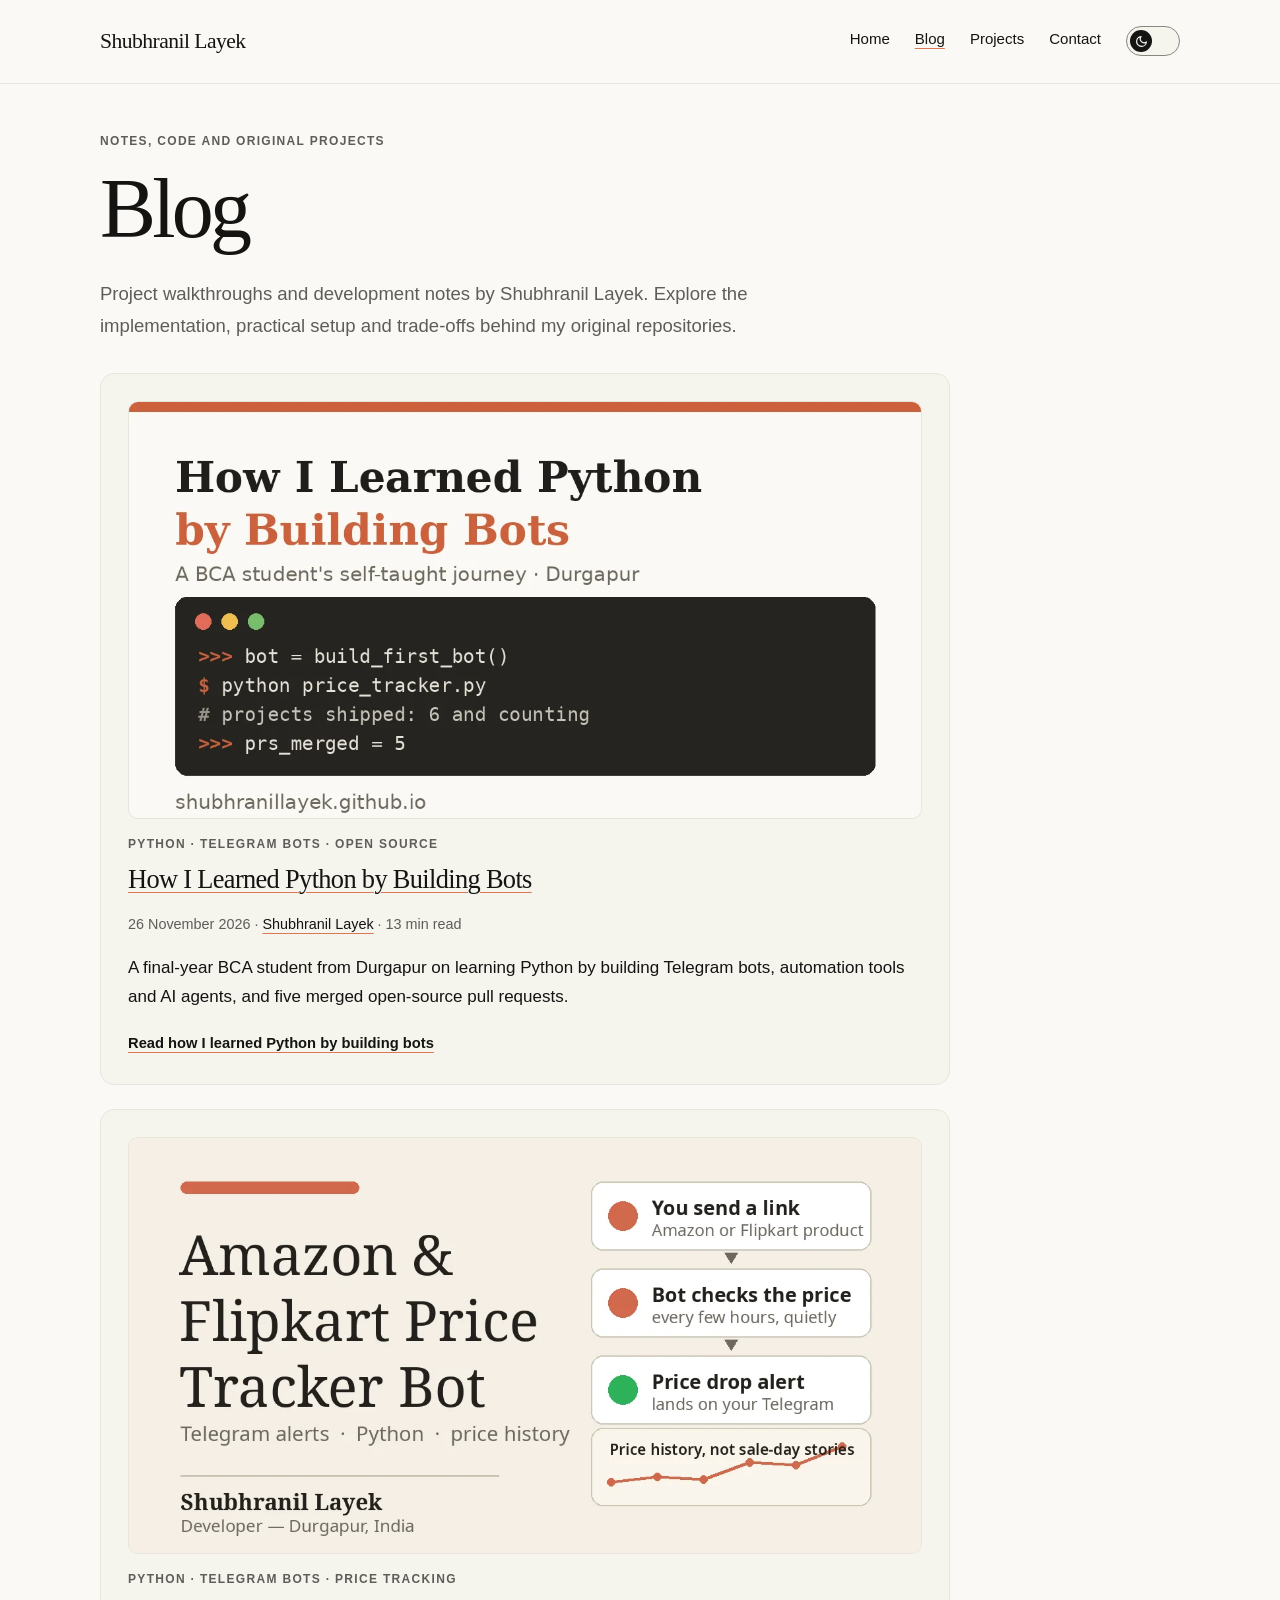
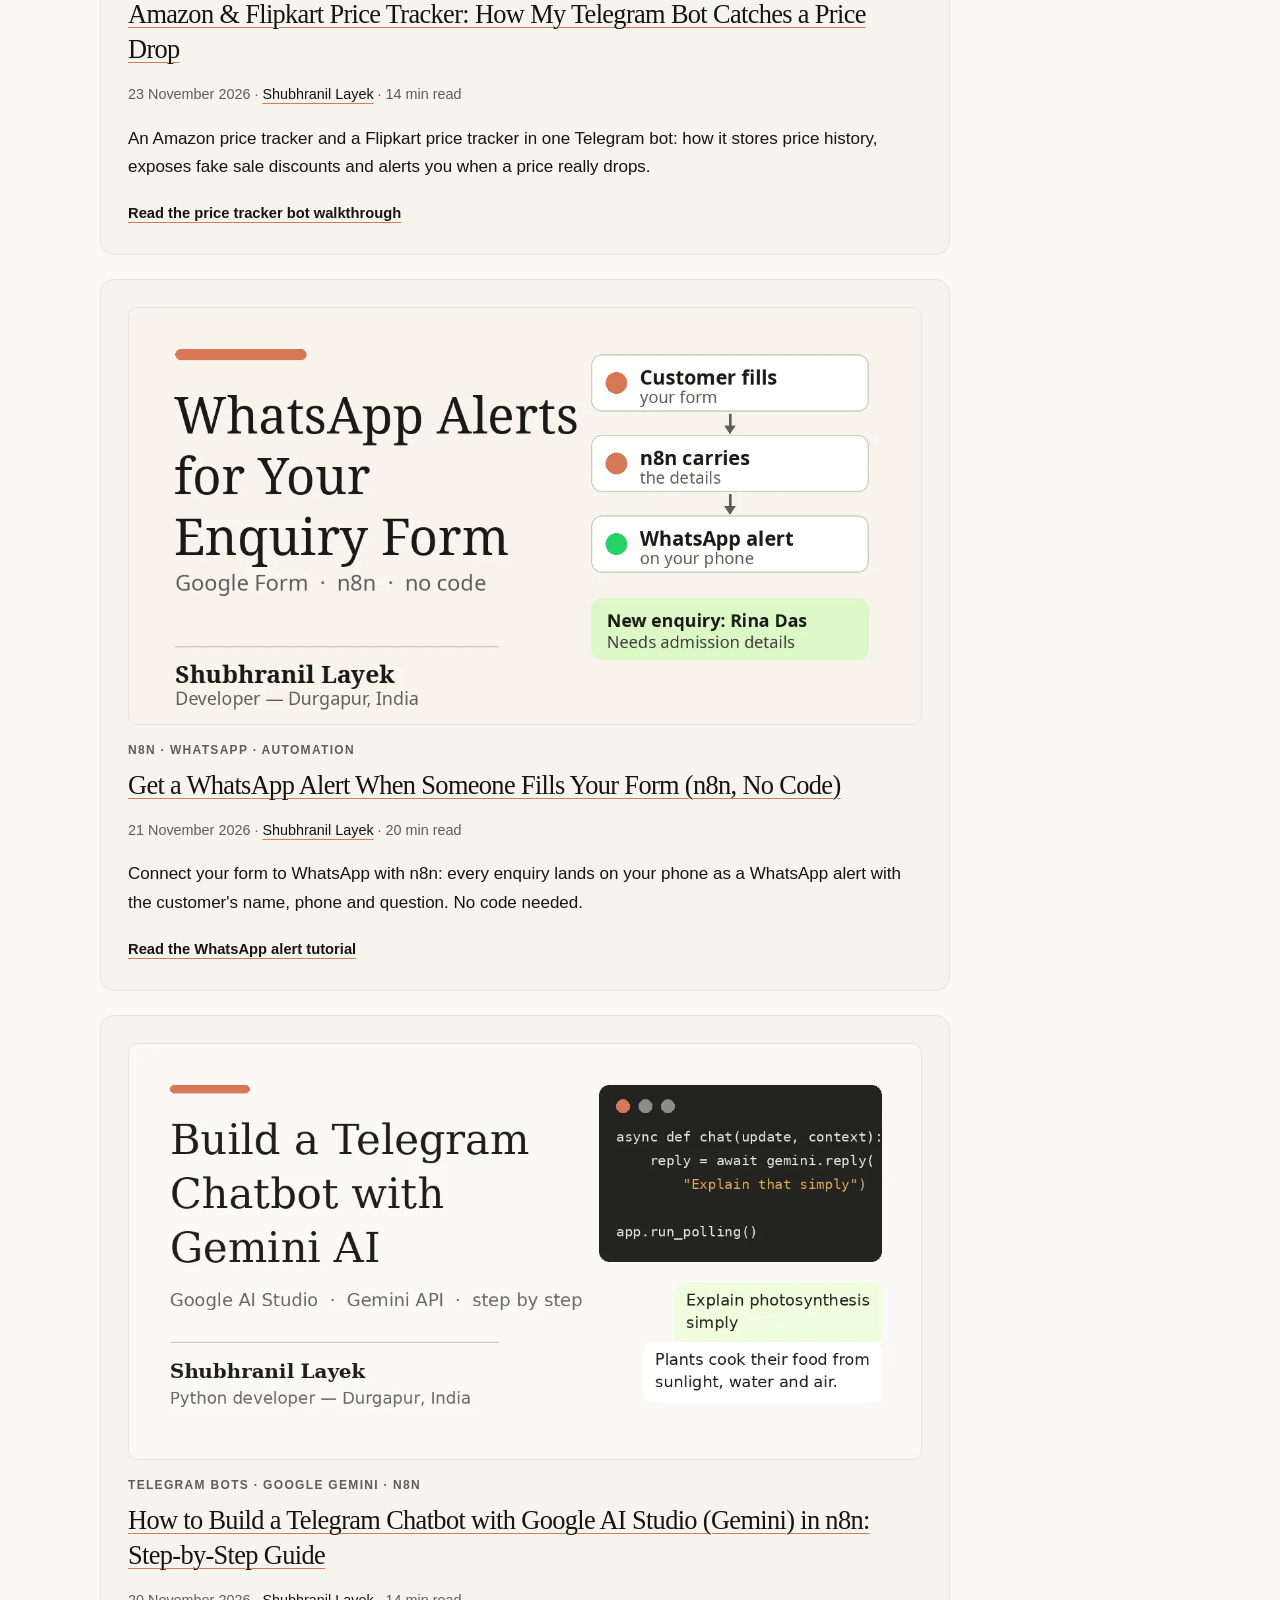
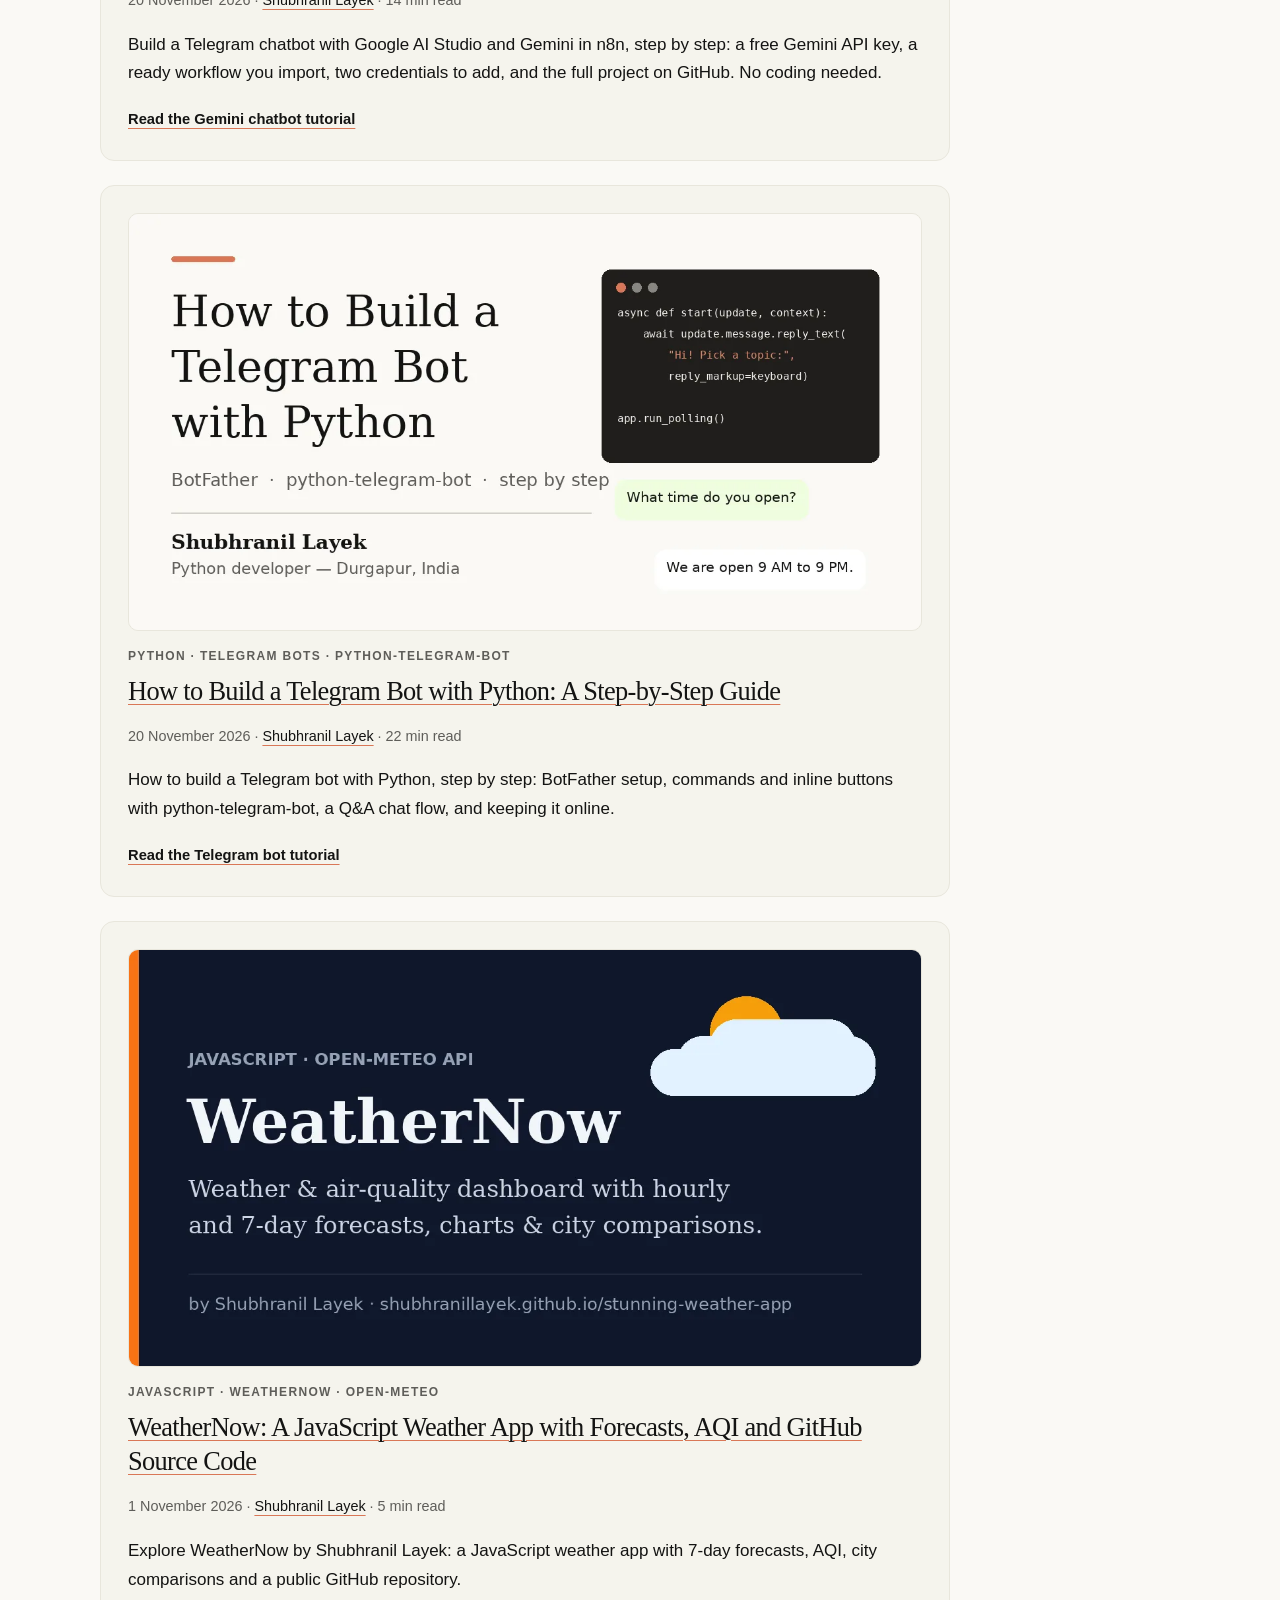
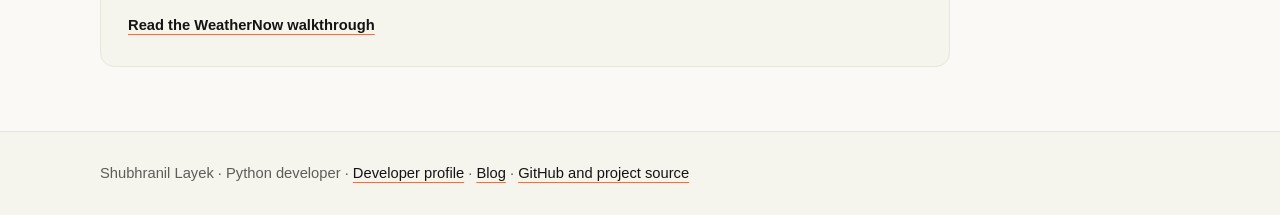
==== commit 19f206fe: "Add blog post: How I Learned Python by Building Bots" ====
--- a/blog/index.html
+++ b/blog/index.html
@@ -38,7 +38,7 @@
 <meta name="twitter:image:alt" content="Blog — Shubhranil Layek">
 <meta name="twitter:title" content="Blog — Shubhranil Layek">
 <meta name="twitter:description" content="Project walkthroughs and development notes by Shubhranil Layek, covering Python automation, AI-agent tooling and browser applications.">
-<script type="application/ld+json">{"@context":"https://schema.org","@graph":[{"@type":"CollectionPage","@id":"https://shubhranillayek.github.io/blog/#webpage","url":"https://shubhranillayek.github.io/blog/","name":"Blog — Shubhranil Layek","description":"Project walkthroughs and development notes by Shubhranil Layek, covering Python automation, AI-agent tooling and browser applications.","isPartOf":{"@id":"https://shubhranillayek.github.io/#website"},"mainEntity":{"@id":"https://shubhranillayek.github.io/blog/#posts"},"author":{"@id":"https://shubhranillayek.github.io/#shubhranil-layek"},"inLanguage":"en"},{"@type":"ItemList","@id":"https://shubhranillayek.github.io/blog/#posts","name":"Published blog posts","numberOfItems":5,"itemListElement":[{"@type":"ListItem","position":1,"url":"https://shubhranillayek.github.io/blog/price-tracker-bot-amazon-flipkart-telegram/","name":"Amazon & Flipkart Price Tracker: How My Telegram Bot Catches a Price Drop"},{"@type":"ListItem","position":2,"url":"https://shubhranillayek.github.io/blog/whatsapp-alert-google-form-n8n/","name":"Get a WhatsApp Alert When Someone Fills Your Form (n8n, No Code)"},{"@type":"ListItem","position":3,"url":"https://shubhranillayek.github.io/blog/how-to-build-a-telegram-chatbot-with-google-ai-studio/","name":"How to Build a Telegram Chatbot with Google AI Studio (Gemini) in n8n: Step-by-Step Guide"},{"@type":"ListItem","position":4,"url":"https://shubhranillayek.github.io/blog/how-to-build-a-telegram-bot-with-python/","name":"How to Build a Telegram Bot with Python: A Step-by-Step Guide"},{"@type":"ListItem","position":5,"url":"https://shubhranillayek.github.io/blog/weathernow-javascript-weather-app-github/","name":"WeatherNow: A JavaScript Weather App with Forecasts, AQI and GitHub Source Code"}]},{"@type":"Person","@id":"https://shubhranillayek.github.io/#shubhranil-layek","name":"Shubhranil Layek","url":"https://shubhranillayek.github.io/","sameAs":["https://github.com/shubhranillayek"]}]}</script>
+<script type="application/ld+json">{"@context":"https://schema.org","@graph":[{"@type":"CollectionPage","@id":"https://shubhranillayek.github.io/blog/#webpage","url":"https://shubhranillayek.github.io/blog/","name":"Blog — Shubhranil Layek","description":"Project walkthroughs and development notes by Shubhranil Layek, covering Python automation, AI-agent tooling and browser applications.","isPartOf":{"@id":"https://shubhranillayek.github.io/#website"},"mainEntity":{"@id":"https://shubhranillayek.github.io/blog/#posts"},"author":{"@id":"https://shubhranillayek.github.io/#shubhranil-layek"},"inLanguage":"en"},{"@type":"ItemList","@id":"https://shubhranillayek.github.io/blog/#posts","name":"Published blog posts","numberOfItems":6,"itemListElement":[{"@type":"ListItem","position":1,"url":"https://shubhranillayek.github.io/blog/how-i-learned-python-building-bots/","name":"How I Learned Python by Building Bots"},{"@type":"ListItem","position":2,"url":"https://shubhranillayek.github.io/blog/price-tracker-bot-amazon-flipkart-telegram/","name":"Amazon & Flipkart Price Tracker: How My Telegram Bot Catches a Price Drop"},{"@type":"ListItem","position":3,"url":"https://shubhranillayek.github.io/blog/whatsapp-alert-google-form-n8n/","name":"Get a WhatsApp Alert When Someone Fills Your Form (n8n, No Code)"},{"@type":"ListItem","position":4,"url":"https://shubhranillayek.github.io/blog/how-to-build-a-telegram-chatbot-with-google-ai-studio/","name":"How to Build a Telegram Chatbot with Google AI Studio (Gemini) in n8n: Step-by-Step Guide"},{"@type":"ListItem","position":5,"url":"https://shubhranillayek.github.io/blog/how-to-build-a-telegram-bot-with-python/","name":"How to Build a Telegram Bot with Python: A Step-by-Step Guide"},{"@type":"ListItem","position":6,"url":"https://shubhranillayek.github.io/blog/weathernow-javascript-weather-app-github/","name":"WeatherNow: A JavaScript Weather App with Forecasts, AQI and GitHub Source Code"}]},{"@type":"Person","@id":"https://shubhranillayek.github.io/#shubhranil-layek","name":"Shubhranil Layek","url":"https://shubhranillayek.github.io/","sameAs":["https://github.com/shubhranillayek"]}]}</script>
 </head>
 <body>
 <a class="skip" href="#main">Skip to content</a>
@@ -48,6 +48,13 @@
 <h1>Blog</h1>
 <p class="lead blog-intro">Project walkthroughs and development notes by Shubhranil Layek. Explore the implementation, practical setup and trade-offs behind my original repositories.</p>
 <section class="blog-list" aria-label="Published articles"><article class="card">
+<img class="card-img" src="/assets/img/blog-self-taught-python.webp" alt="Designed header graphic for How I Learned Python by Building Bots: a terminal window showing a first bot being built, a price tracker running, and five merged pull requests" width="1200" height="630" loading="lazy">
+<p class="eyebrow">Python · Telegram Bots · Open Source</p>
+<h2><a href="https://shubhranillayek.github.io/blog/how-i-learned-python-building-bots/">How I Learned Python by Building Bots</a></h2>
+<p class="post-meta"><time datetime="2026-11-26T13:00:00Z">26 November 2026</time> · <a href="https://shubhranillayek.github.io/" rel="author">Shubhranil Layek</a> · 13 min read</p>
+<p>A final-year BCA student from Durgapur on learning Python by building Telegram bots, automation tools and AI agents, and five merged open-source pull requests.</p>
+<p class="links"><a href="https://shubhranillayek.github.io/blog/how-i-learned-python-building-bots/">Read how I learned Python by building bots</a></p>
+</article><article class="card">
 <img class="card-img" src="/assets/img/blog-price-tracker.webp" alt="Designed header graphic for the Amazon and Flipkart price tracker bot: send a product link, the bot checks the price, and a price drop alert lands on Telegram" width="1200" height="630" loading="lazy">
 <p class="eyebrow">Python · Telegram Bots · Price Tracking</p>
 <h2><a href="https://shubhranillayek.github.io/blog/price-tracker-bot-amazon-flipkart-telegram/">Amazon &amp; Flipkart Price Tracker: How My Telegram Bot Catches a Price Drop</a></h2>
